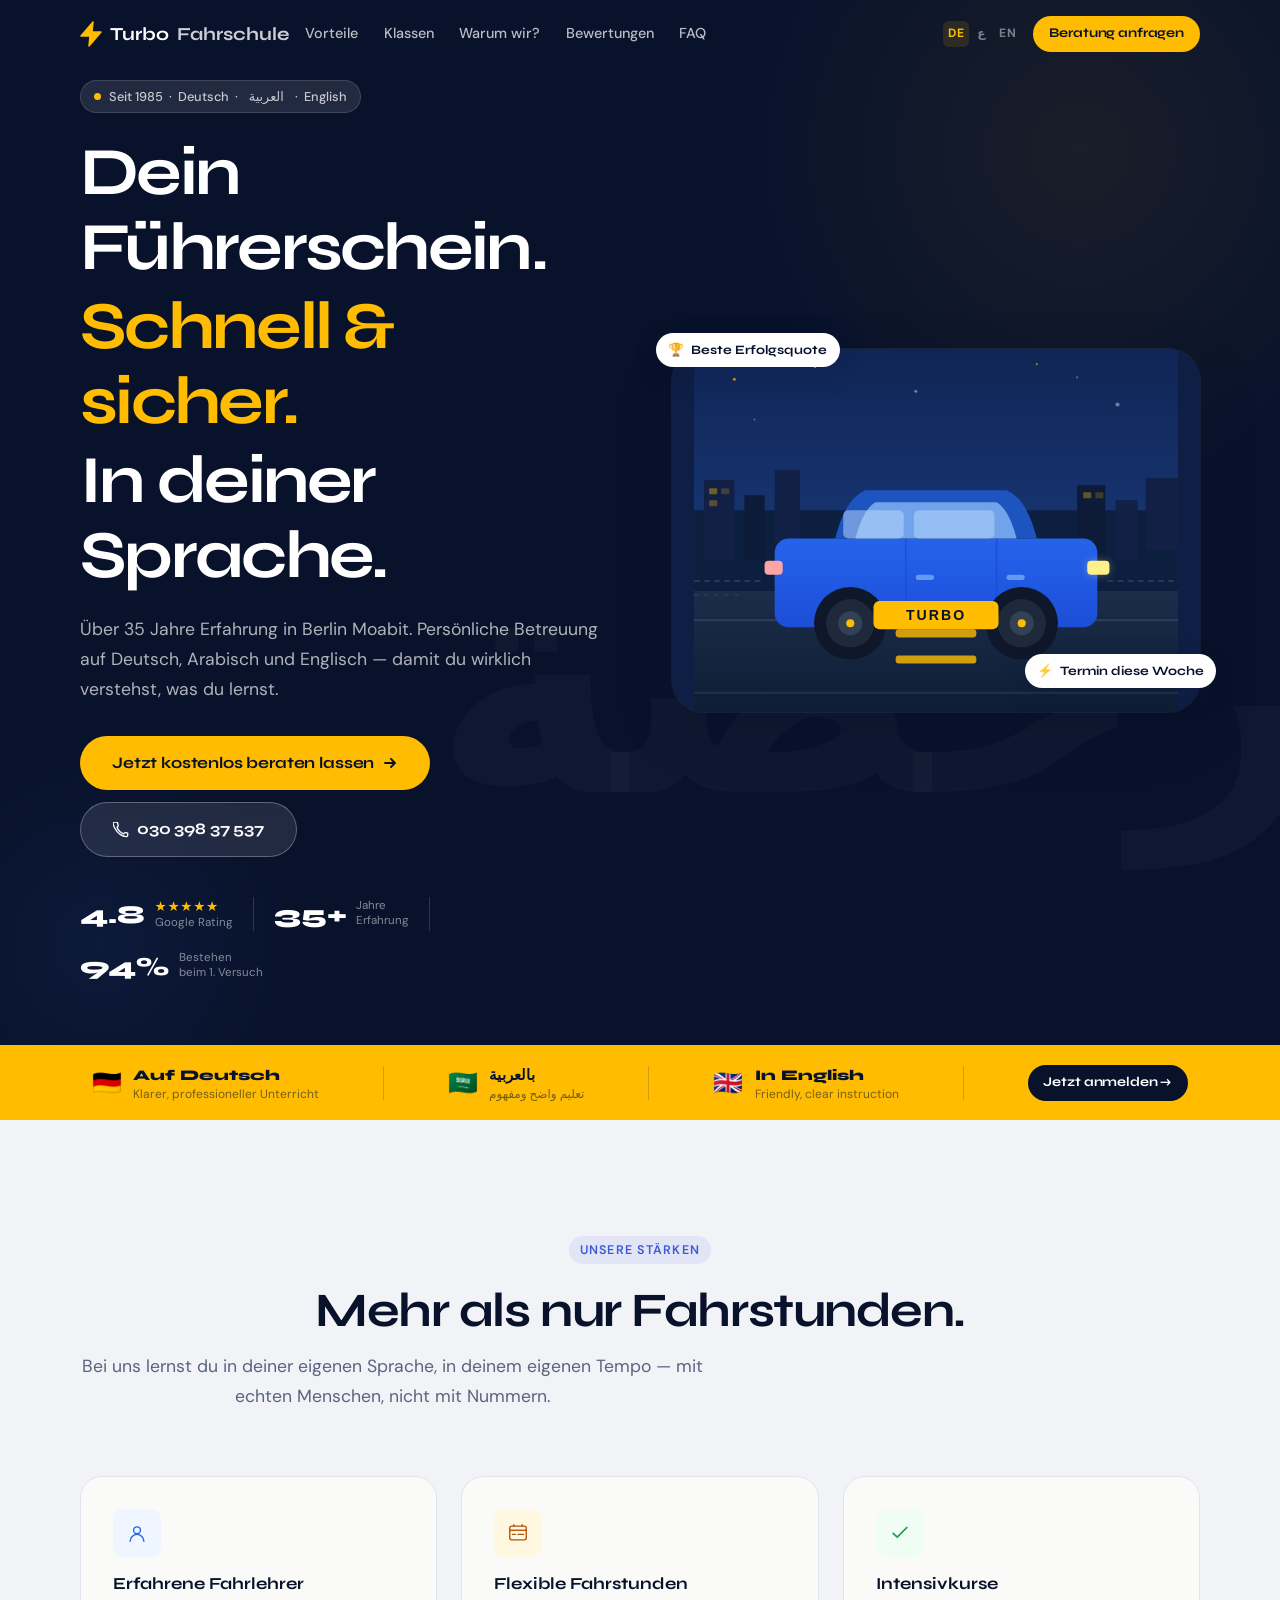
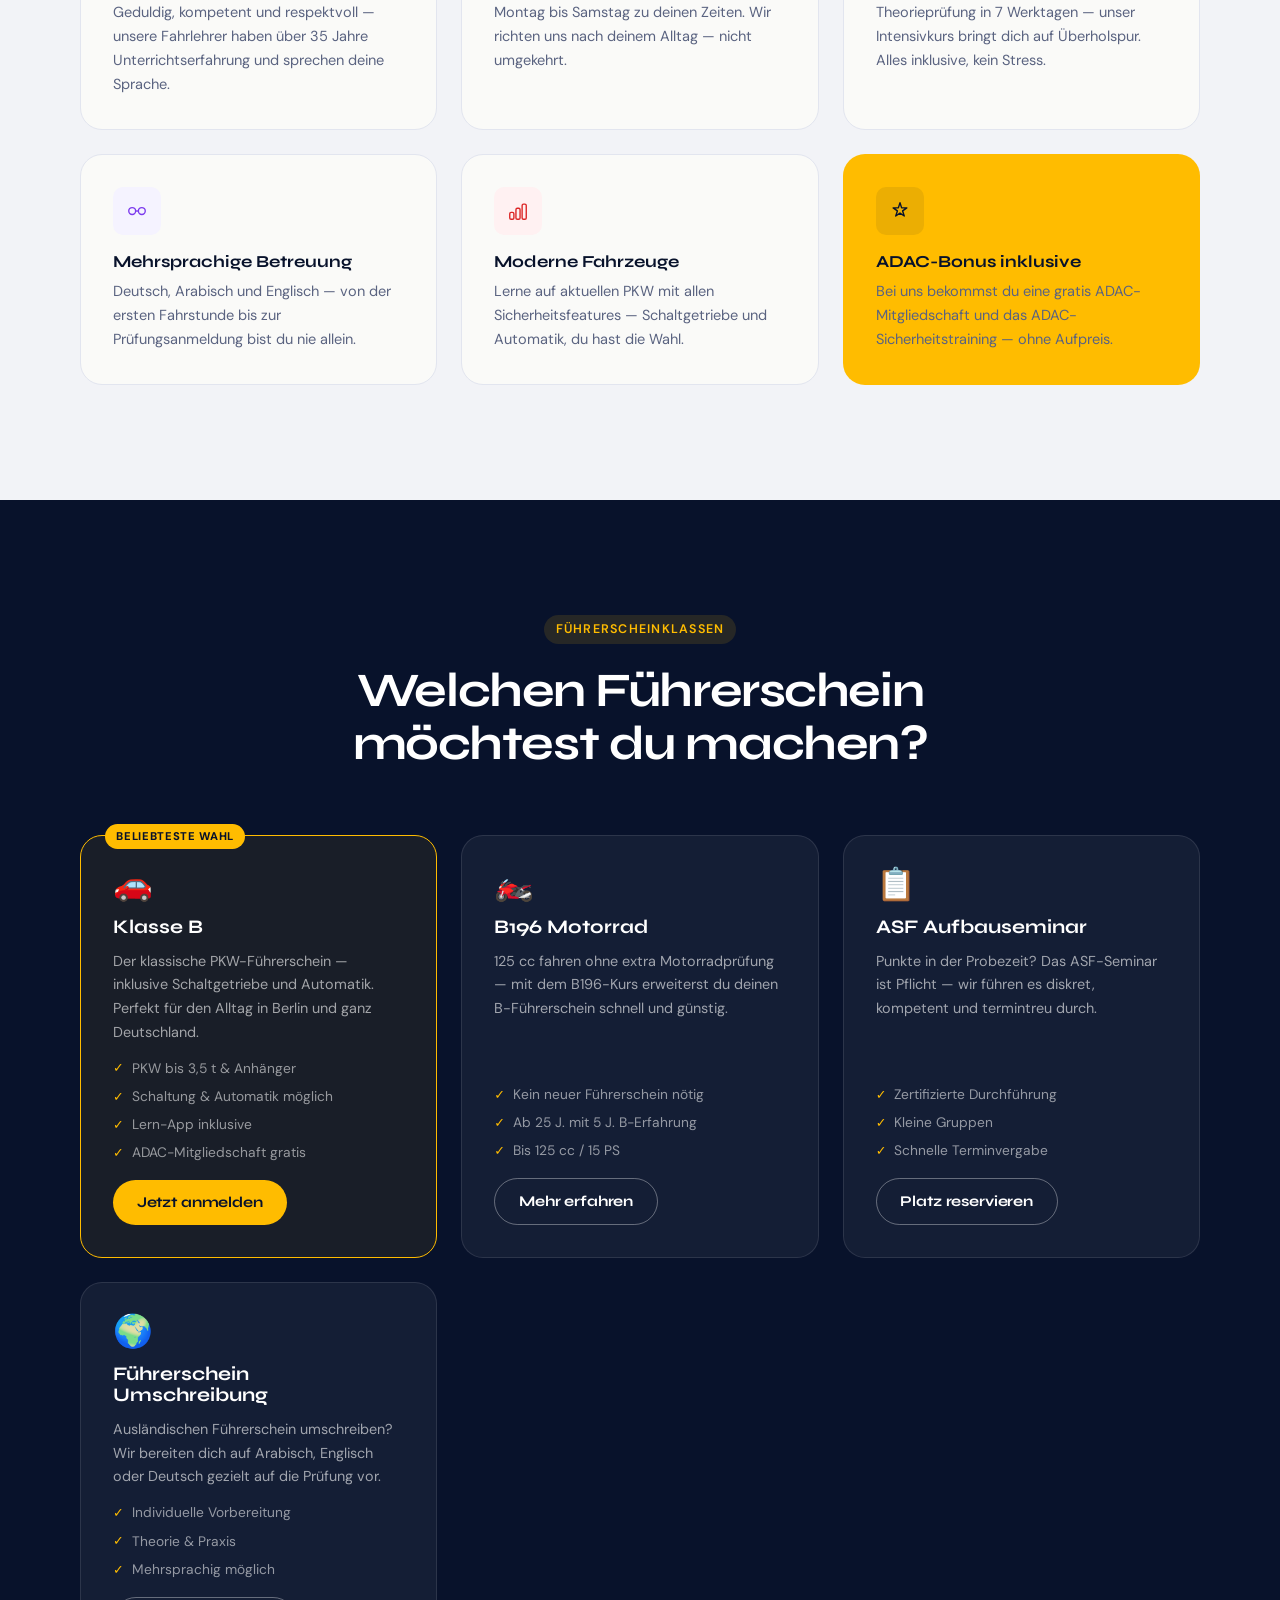
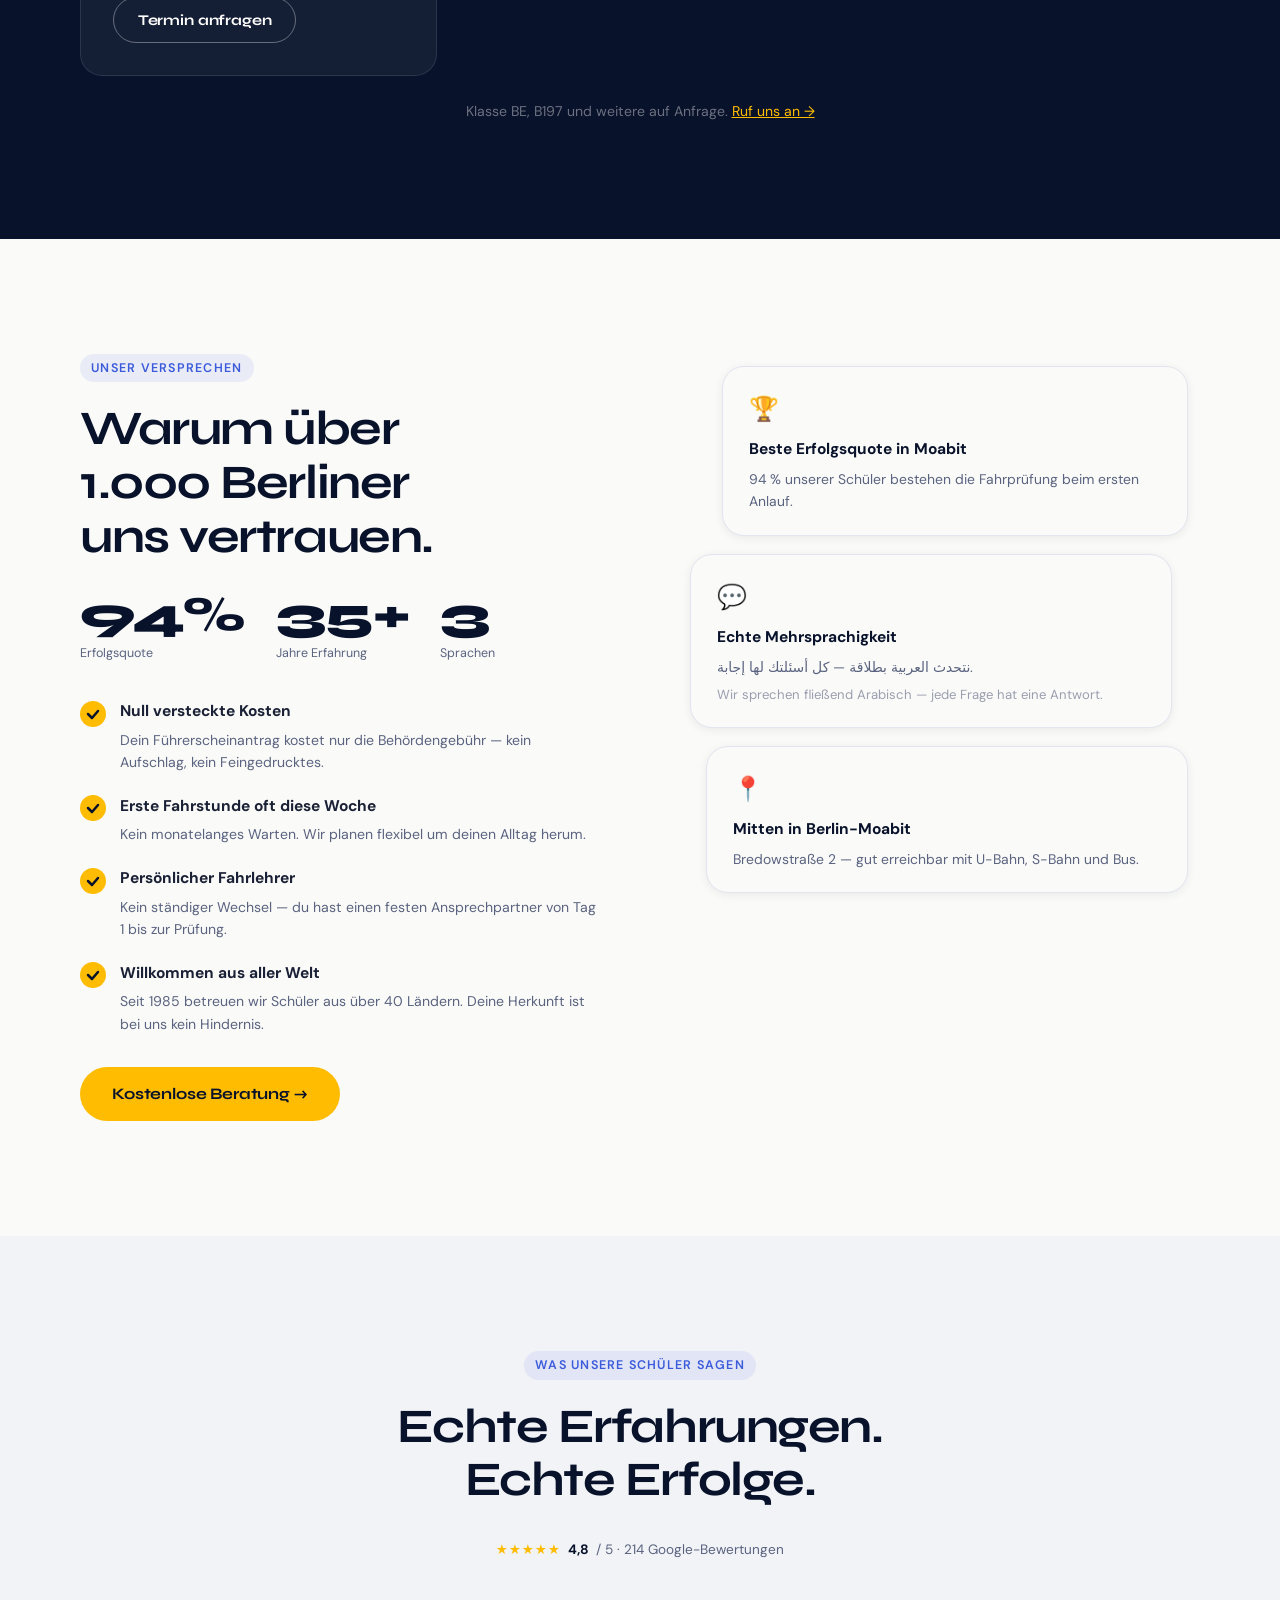
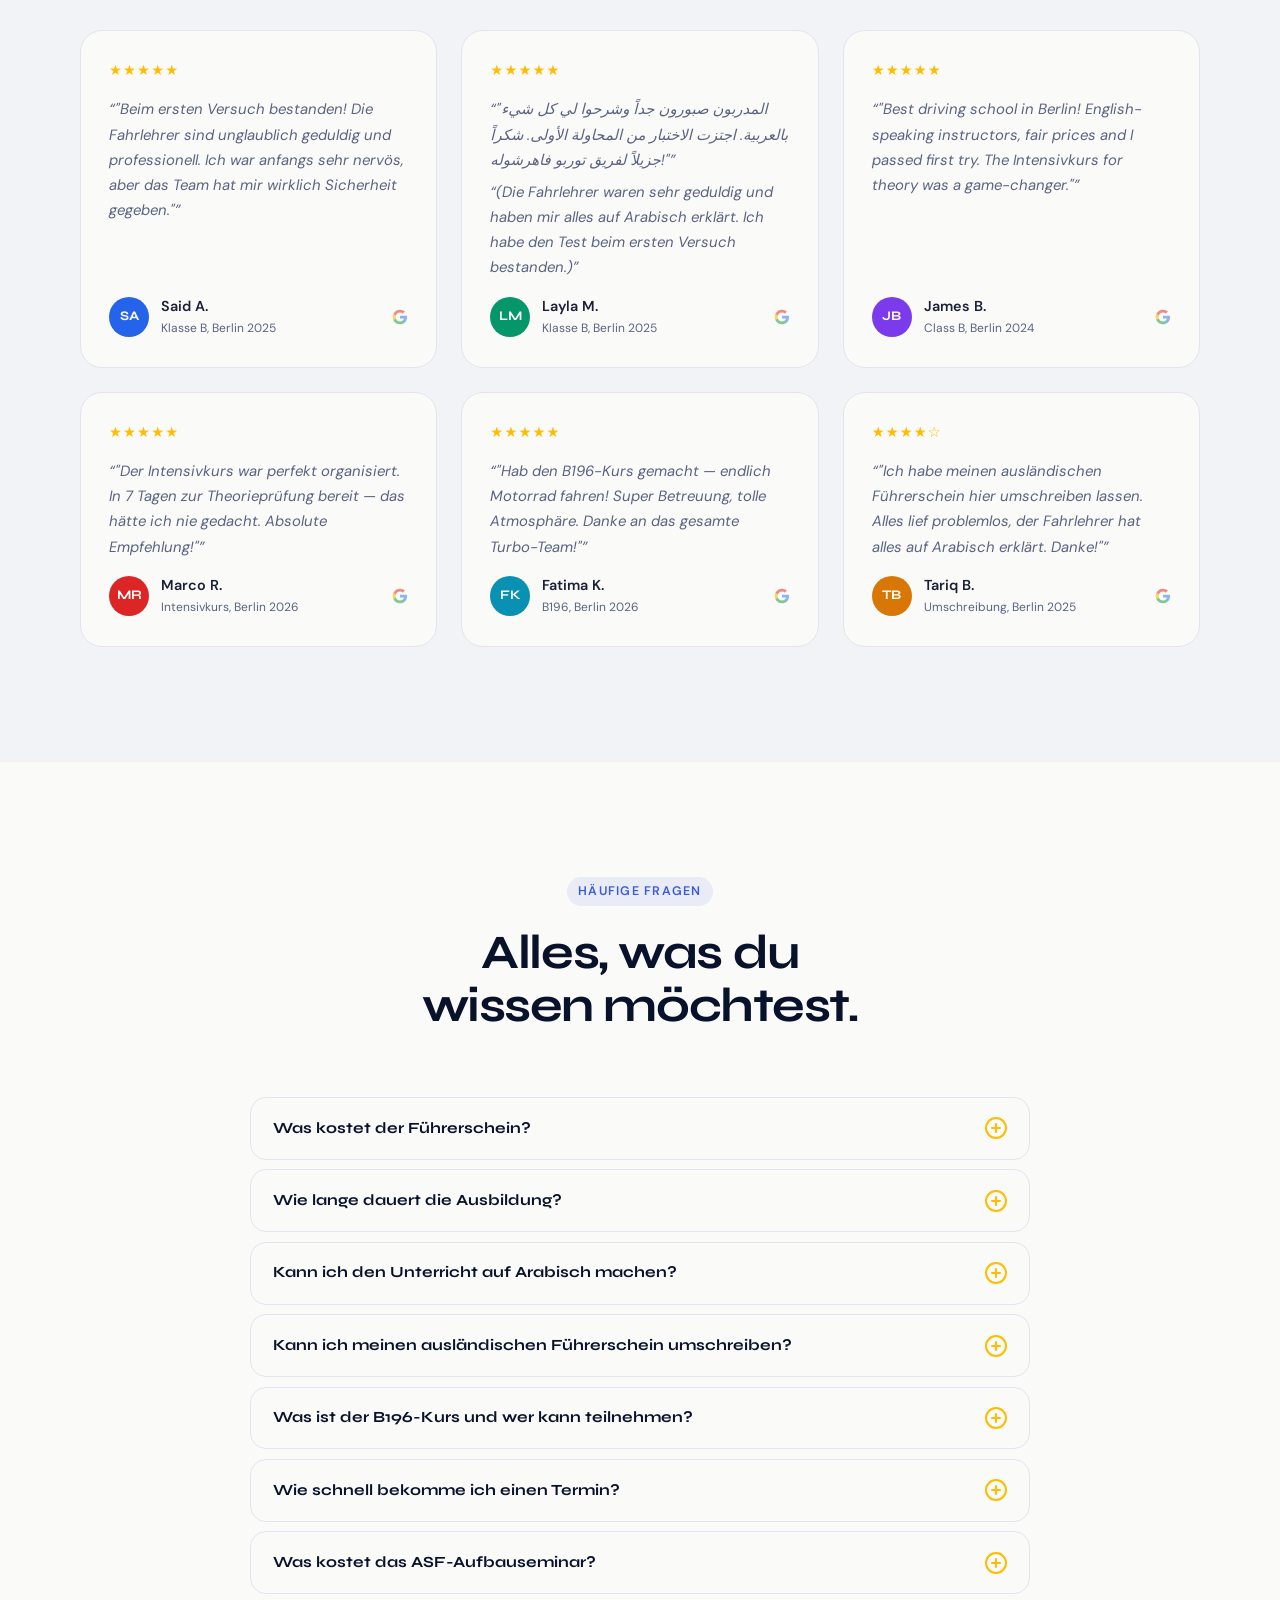
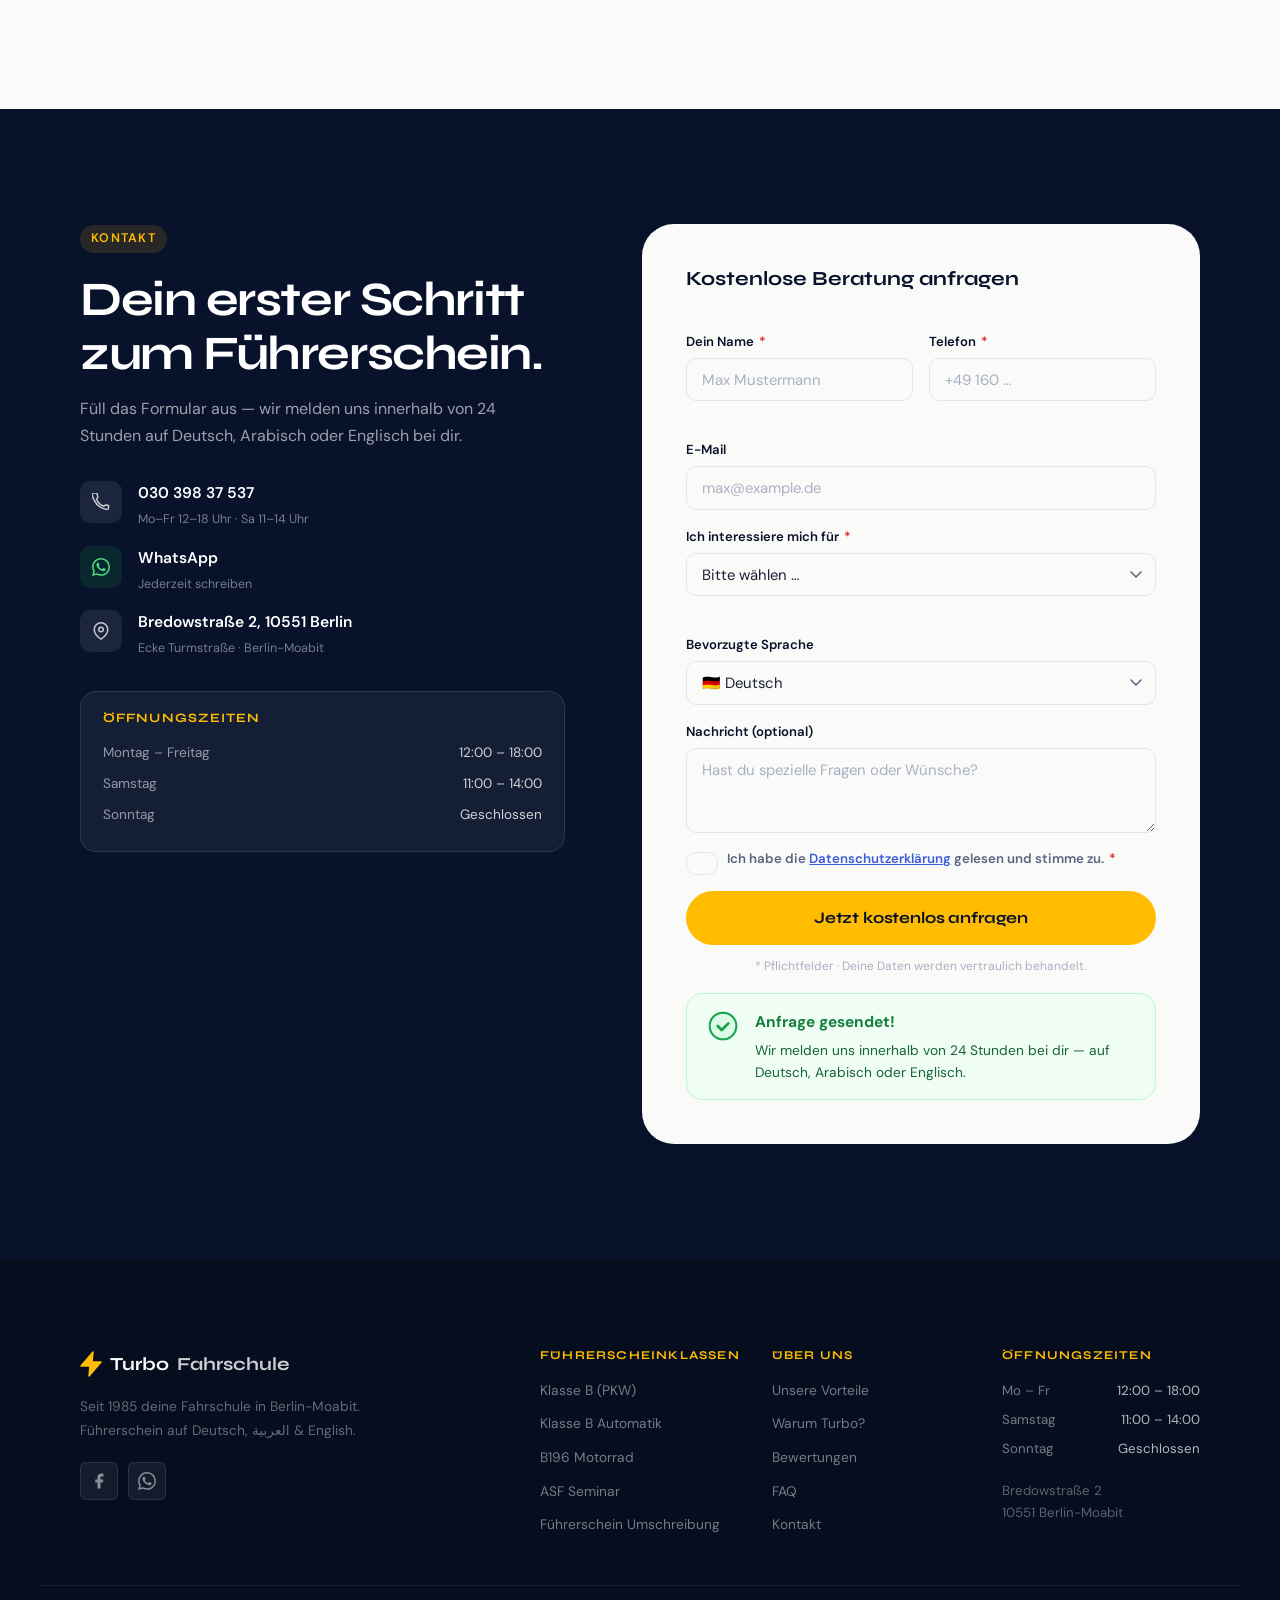
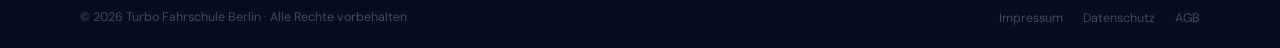
==== index.html @ 3bcf16c3 "Add files via upload" ====
<!DOCTYPE html>
<html lang="de" dir="ltr">
<head>
  <meta charset="UTF-8" />
  <meta name="viewport" content="width=device-width, initial-scale=1.0" />

  <!-- SEO -->
  <title>Turbo Fahrschule Berlin – Führerschein auf Deutsch, Arabisch & Englisch</title>
  <meta name="description" content="Turbo Fahrschule Berlin – seit 1985. Führerschein Klasse B, B196, ASF & Intensivkurs. Unterricht auf Deutsch, Arabisch und Englisch. Moabit, Berlin. Jetzt kostenlos beraten lassen." />
  <meta name="keywords" content="Fahrschule Berlin, Arabische Fahrschule Berlin, Führerschein Berlin, Intensivkurs Führerschein Berlin, Fahrschule Moabit, Fahrlehrer Berlin arabisch, فاهرشوله برلين" />
  <link rel="canonical" href="https://www.turbo-fahrschule.com/" />

  <!-- Open Graph -->
  <meta property="og:type" content="website" />
  <meta property="og:title" content="Turbo Fahrschule Berlin – Führerschein schnell & sicher" />
  <meta property="og:description" content="Seit 1985 in Berlin. Deutsch, Arabisch, Englisch. Faire Preise, persönliche Betreuung." />
  <meta property="og:url" content="https://www.turbo-fahrschule.com/" />
  <meta property="og:locale" content="de_DE" />

  <!-- Fonts -->
  <link rel="preconnect" href="https://fonts.googleapis.com" />
  <link rel="preconnect" href="https://fonts.gstatic.com" crossorigin />
  <link href="https://fonts.googleapis.com/css2?family=Syne:wght@700;800&family=DM+Sans:ital,opsz,wght@0,9..40,400;0,9..40,500;0,9..40,600;1,9..40,400&display=swap" rel="stylesheet" />

  <link rel="stylesheet" href="style.css" />

  <!-- Structured Data -->
  <script type="application/ld+json">
  {"@context":"https://schema.org","@type":"DrivingSchool","name":"Turbo Fahrschule Berlin","url":"https://www.turbo-fahrschule.com","telephone":"+493039837537","address":{"@type":"PostalAddress","streetAddress":"Bredowstraße 2","addressLocality":"Berlin","postalCode":"10551","addressCountry":"DE"},"geo":{"@type":"GeoCoordinates","latitude":52.529,"longitude":13.342},"openingHoursSpecification":[{"@type":"OpeningHoursSpecification","dayOfWeek":["Monday","Tuesday","Wednesday","Thursday","Friday"],"opens":"12:00","closes":"18:00"},{"@type":"OpeningHoursSpecification","dayOfWeek":"Saturday","opens":"11:00","closes":"14:00"}],"aggregateRating":{"@type":"AggregateRating","ratingValue":"4.8","reviewCount":"214"}}
  </script>
</head>
<body>

<!-- ╔══════════════════════════════╗
     ║         HEADER / NAV         ║
     ╚══════════════════════════════╝ -->
<header class="site-header" id="siteHeader">
  <div class="hdr-inner wrap">

    <a href="#hero" class="logo" aria-label="Turbo Fahrschule Berlin – zur Startseite">
      <span class="logo-bolt" aria-hidden="true">
        <svg width="22" height="26" viewBox="0 0 22 26" fill="none" xmlns="http://www.w3.org/2000/svg">
          <path d="M13 1L1 15h9l-1 10 12-14h-9l1-10z" fill="currentColor" stroke="currentColor" stroke-width="1.5" stroke-linejoin="round"/>
        </svg>
      </span>
      <span class="logo-word">Turbo</span>
      <span class="logo-word logo-word--thin">Fahrschule</span>
    </a>

    <nav class="primary-nav" id="primaryNav" aria-label="Hauptnavigation">
      <a href="#vorteile"    class="nav-a">Vorteile</a>
      <a href="#klassen"     class="nav-a">Klassen</a>
      <a href="#warum"       class="nav-a">Warum wir?</a>
      <a href="#reviews"     class="nav-a">Bewertungen</a>
      <a href="#faq"         class="nav-a">FAQ</a>
    </nav>

    <div class="hdr-actions">
      <!-- Language switcher -->
      <div class="lang-sw" role="group" aria-label="Sprache wählen">
        <button class="lang-btn is-active" data-lang="de" aria-pressed="true">DE</button>
        <button class="lang-btn" data-lang="ar" aria-pressed="false" lang="ar">ع</button>
        <button class="lang-btn" data-lang="en" aria-pressed="false">EN</button>
      </div>

      <a href="#kontakt" class="btn btn-amber btn-sm hdr-cta">Beratung anfragen</a>

      <button class="burger" id="burgerBtn" aria-label="Menü öffnen" aria-expanded="false" aria-controls="primaryNav">
        <span></span><span></span><span></span>
      </button>
    </div>

  </div>
</header>


<!-- ╔══════════════════════════════╗
     ║            HERO              ║
     ╚══════════════════════════════╝ -->
<section class="hero" id="hero">

  <!-- Ambient background elements -->
  <div class="hero-bg" aria-hidden="true">
    <div class="hero-bg__circle hero-bg__circle--1"></div>
    <div class="hero-bg__circle hero-bg__circle--2"></div>
    <div class="hero-bg__arabic" aria-hidden="true">رخصة</div>
  </div>

  <div class="hero-inner wrap">

    <!-- Left: copy -->
    <div class="hero-copy" data-reveal="up">
      <div class="pill pill--light">
        <span class="pill__dot"></span>
        Seit 1985 &nbsp;·&nbsp; Deutsch &nbsp;·&nbsp; <span lang="ar">العربية</span> &nbsp;·&nbsp; English
      </div>

      <h1 class="hero-h1">
        <span class="hero-h1__line" data-i18n="heroL1">Dein Führerschein.</span>
        <span class="hero-h1__line hero-h1__line--amber" data-i18n="heroL2">Schnell &amp; sicher.</span>
        <span class="hero-h1__line" data-i18n="heroL3">In deiner Sprache.</span>
      </h1>

      <p class="hero-sub" data-i18n="heroSub">
        Über 35 Jahre Erfahrung in Berlin Moabit. Persönliche Betreuung auf Deutsch,
        Arabisch und Englisch — damit du wirklich verstehst, was du lernst.
      </p>

      <div class="hero-ctas">
        <a href="#kontakt" class="btn btn-amber btn-lg" data-i18n="heroCta1">
          Jetzt kostenlos beraten lassen
          <svg width="16" height="16" viewBox="0 0 16 16" fill="none" aria-hidden="true"><path d="M3 8h10M9 4l4 4-4 4" stroke="currentColor" stroke-width="1.8" stroke-linecap="round" stroke-linejoin="round"/></svg>
        </a>
        <a href="tel:+493039837537" class="btn btn-ghost btn-lg">
          <svg width="16" height="16" viewBox="0 0 24 24" fill="none" aria-hidden="true"><path d="M22 16.92v3a2 2 0 01-2.18 2 19.79 19.79 0 01-8.63-3.07A19.5 19.5 0 013.07 9.81 19.79 19.79 0 01.07 1.18 2 2 0 012 0h3a2 2 0 012 1.72c.127.96.361 1.903.7 2.81a2 2 0 01-.45 2.11L6.09 7.91a16 16 0 009.82 9.82l1.27-1.27a2 2 0 012.11-.45c.907.339 1.85.573 2.81.7A2 2 0 0122 16.92z" stroke="currentColor" stroke-width="2" stroke-linecap="round" stroke-linejoin="round"/></svg>
          030 398 37 537
        </a>
      </div>

      <!-- Trust bar -->
      <div class="trust-bar" role="list">
        <div class="trust-item" role="listitem">
          <span class="trust-num" data-count="4.8" data-decimals="1">4.8</span>
          <div class="trust-meta">
            <span class="stars" aria-label="4,8 von 5 Sternen">★★★★★</span>
            <span>Google Rating</span>
          </div>
        </div>
        <div class="trust-sep" aria-hidden="true"></div>
        <div class="trust-item" role="listitem">
          <span class="trust-num" data-count="35" data-suffix="+">35+</span>
          <div class="trust-meta"><span>Jahre</span><span>Erfahrung</span></div>
        </div>
        <div class="trust-sep" aria-hidden="true"></div>
        <div class="trust-item" role="listitem">
          <span class="trust-num" data-count="94" data-suffix="%">94%</span>
          <div class="trust-meta"><span>Bestehen</span><span>beim 1. Versuch</span></div>
        </div>
      </div>
    </div>

    <!-- Right: visual -->
    <div class="hero-visual" data-reveal="right">
      <div class="hero-card">
        <!-- Illustration: stylised car + road -->
        <div class="hero-illustration" aria-label="Fahrschüler hinter dem Steuer" role="img">
          <svg viewBox="0 0 480 360" fill="none" xmlns="http://www.w3.org/2000/svg" aria-hidden="true">
            <!-- Sky gradient -->
            <defs>
              <linearGradient id="sky" x1="0" y1="0" x2="0" y2="1">
                <stop offset="0%" stop-color="#0f2554"/>
                <stop offset="100%" stop-color="#1a3a7c"/>
              </linearGradient>
              <linearGradient id="road" x1="0" y1="0" x2="0" y2="1">
                <stop offset="0%" stop-color="#1c2d4a"/>
                <stop offset="100%" stop-color="#0d1d35"/>
              </linearGradient>
              <linearGradient id="carBody" x1="0" y1="0" x2="0" y2="1">
                <stop offset="0%" stop-color="#2563eb"/>
                <stop offset="100%" stop-color="#1d4ed8"/>
              </linearGradient>
            </defs>
            <!-- Sky -->
            <rect width="480" height="240" fill="url(#sky)"/>
            <!-- Stars -->
            <circle cx="40" cy="30" r="1.5" fill="#FFBC00" opacity=".7"/>
            <circle cx="120" cy="18" r="1" fill="white" opacity=".5"/>
            <circle cx="220" cy="42" r="1.5" fill="white" opacity=".4"/>
            <circle cx="340" cy="15" r="1" fill="#FFBC00" opacity=".6"/>
            <circle cx="420" cy="55" r="2" fill="white" opacity=".4"/>
            <circle cx="380" cy="28" r="1" fill="white" opacity=".35"/>
            <circle cx="60" cy="70" r="1" fill="white" opacity=".3"/>
            <!-- City silhouette -->
            <rect x="0" y="160" width="480" height="80" fill="#0c1f3f"/>
            <rect x="10" y="130" width="30" height="80" fill="#112044"/>
            <rect x="50" y="145" width="20" height="65" fill="#0e1b38"/>
            <rect x="80" y="120" width="25" height="80" fill="#112044"/>
            <rect x="380" y="135" width="28" height="80" fill="#0e1b38"/>
            <rect x="418" y="150" width="22" height="60" fill="#112044"/>
            <rect x="448" y="128" width="32" height="72" fill="#112044"/>
            <!-- Windows on buildings -->
            <rect x="15" y="138" width="8" height="6" fill="#FFBC00" opacity=".4" rx="1"/>
            <rect x="27" y="138" width="8" height="6" fill="#FFBC00" opacity=".2" rx="1"/>
            <rect x="15" y="150" width="8" height="6" fill="#FFBC00" opacity=".3" rx="1"/>
            <rect x="386" y="142" width="8" height="6" fill="#FFBC00" opacity=".35" rx="1"/>
            <rect x="398" y="142" width="8" height="6" fill="#FFBC00" opacity=".2" rx="1"/>
            <!-- Road -->
            <rect x="0" y="240" width="480" height="120" fill="url(#road)"/>
            <!-- Road markings -->
            <rect x="200" y="252" width="80" height="8" rx="3" fill="#FFBC00" opacity=".8"/>
            <rect x="200" y="278" width="80" height="8" rx="3" fill="#FFBC00" opacity=".8"/>
            <rect x="200" y="304" width="80" height="8" rx="3" fill="#FFBC00" opacity=".8"/>
            <!-- Lane lines -->
            <rect x="0" y="268" width="480" height="2" fill="white" opacity=".1"/>
            <rect x="0" y="340" width="480" height="2" fill="white" opacity=".08"/>

            <!-- Car body -->
            <rect x="80" y="188" width="320" height="88" rx="14" fill="url(#carBody)"/>
            <!-- Car roof -->
            <path d="M140 188 Q150 148 170 140 H310 Q330 148 340 188Z" fill="#1e54c0"/>
            <!-- Windscreen -->
            <path d="M160 188 Q168 158 180 152 H300 Q312 158 320 188Z" fill="#93c5fd" opacity=".7"/>
            <!-- Side windows -->
            <rect x="148" y="160" width="60" height="28" rx="5" fill="#bfdbfe" opacity=".5"/>
            <rect x="218" y="160" width="80" height="28" rx="5" fill="#bfdbfe" opacity=".45"/>
            <!-- Door lines -->
            <line x1="210" y1="188" x2="210" y2="270" stroke="#1d4ed8" stroke-width="1.5"/>
            <line x1="300" y1="188" x2="300" y2="270" stroke="#1d4ed8" stroke-width="1.5"/>
            <!-- Door handles -->
            <rect x="220" y="224" width="18" height="5" rx="2.5" fill="#93c5fd" opacity=".6"/>
            <rect x="310" y="224" width="18" height="5" rx="2.5" fill="#93c5fd" opacity=".6"/>
            <!-- Wheels -->
            <circle cx="155" cy="272" r="36" fill="#0f172a"/>
            <circle cx="155" cy="272" r="24" fill="#1e293b"/>
            <circle cx="155" cy="272" r="12" fill="#334155"/>
            <circle cx="155" cy="272" r="4" fill="#FFBC00"/>
            <circle cx="325" cy="272" r="36" fill="#0f172a"/>
            <circle cx="325" cy="272" r="24" fill="#1e293b"/>
            <circle cx="325" cy="272" r="12" fill="#334155"/>
            <circle cx="325" cy="272" r="4" fill="#FFBC00"/>
            <!-- Headlights -->
            <rect x="390" y="210" width="22" height="14" rx="4" fill="#fef08a"/>
            <rect x="390" y="210" width="22" height="14" rx="4" fill="#fef08a" opacity=".3" filter="blur(4px)"/>
            <!-- Tail lights -->
            <rect x="70" y="210" width="18" height="14" rx="4" fill="#fca5a5"/>
            <!-- Turbo badge -->
            <rect x="178" y="250" width="124" height="28" rx="6" fill="#FFBC00"/>
            <text x="240" y="269" text-anchor="middle" font-family="sans-serif" font-weight="800" font-size="14" fill="#08122B" letter-spacing="2">TURBO</text>
            <!-- Speed lines -->
            <line x1="0" y1="230" x2="70" y2="230" stroke="white" stroke-width="1.5" opacity=".15" stroke-dasharray="6 4"/>
            <line x1="0" y1="244" x2="50" y2="244" stroke="white" stroke-width="1" opacity=".1" stroke-dasharray="4 6"/>
            <line x1="410" y1="230" x2="480" y2="230" stroke="white" stroke-width="1.5" opacity=".15" stroke-dasharray="6 4"/>
          </svg>
        </div>

        <!-- Floating chips -->
        <div class="chip chip--tl" aria-hidden="true">
          <span>🏆</span>
          <span>Beste Erfolgsquote</span>
        </div>
        <div class="chip chip--br" aria-hidden="true">
          <span>⚡</span>
          <span>Termin diese Woche</span>
        </div>
      </div>
    </div>

  </div><!-- /hero-inner -->
</section>


<!-- ╔══════════════════════════════╗
     ║       SPRACHEN-BANNER        ║
     ╚══════════════════════════════╝ -->
<div class="lang-banner" role="complementary" aria-label="Unsere Unterrichtssprachen">
  <div class="wrap lang-banner__inner">
    <div class="lb-item">
      <span class="lb-flag" role="img" aria-label="Deutschlandsflagge">🇩🇪</span>
      <div>
        <strong>Auf Deutsch</strong>
        <p>Klarer, professioneller Unterricht</p>
      </div>
    </div>
    <span class="lb-rule" aria-hidden="true"></span>
    <div class="lb-item">
      <span class="lb-flag" role="img" aria-label="Saudi-Arabien Flagge">🇸🇦</span>
      <div>
        <strong lang="ar">بالعربية</strong>
        <p lang="ar">تعليم واضح ومفهوم</p>
      </div>
    </div>
    <span class="lb-rule" aria-hidden="true"></span>
    <div class="lb-item">
      <span class="lb-flag" role="img" aria-label="UK Flagge">🇬🇧</span>
      <div>
        <strong lang="en">In English</strong>
        <p lang="en">Friendly, clear instruction</p>
      </div>
    </div>
    <span class="lb-rule" aria-hidden="true"></span>
    <div class="lb-item lb-item--cta">
      <a href="#kontakt" class="btn btn-navy btn-sm">Jetzt anmelden →</a>
    </div>
  </div>
</div>


<!-- ╔══════════════════════════════╗
     ║          VORTEILE            ║
     ╚══════════════════════════════╝ -->
<section class="section-pad bg-offwhite" id="vorteile">
  <div class="wrap">

    <header class="section-hdr" data-reveal="up">
      <p class="eyebrow">Unsere Stärken</p>
      <h2 class="section-h2">Mehr als nur Fahrstunden.</h2>
      <p class="section-sub">Bei uns lernst du in deiner eigenen Sprache, in deinem eigenen Tempo — mit echten Menschen, nicht mit Nummern.</p>
    </header>

    <div class="features-grid">

      <article class="feat-card" data-reveal="up" data-delay="0">
        <div class="feat-icon feat-icon--blue" aria-hidden="true">
          <svg viewBox="0 0 32 32" fill="none"><circle cx="16" cy="12" r="5" stroke="currentColor" stroke-width="2"/><path d="M6 28c0-5.5 4.5-10 10-10s10 4.5 10 10" stroke="currentColor" stroke-width="2" stroke-linecap="round"/></svg>
        </div>
        <h3>Erfahrene Fahrlehrer</h3>
        <p>Geduldig, kompetent und respektvoll — unsere Fahrlehrer haben über 35 Jahre Unterrichtserfahrung und sprechen deine Sprache.</p>
      </article>

      <article class="feat-card" data-reveal="up" data-delay="80">
        <div class="feat-icon feat-icon--amber" aria-hidden="true">
          <svg viewBox="0 0 32 32" fill="none"><rect x="4" y="6" width="24" height="20" rx="3" stroke="currentColor" stroke-width="2"/><path d="M4 12h24" stroke="currentColor" stroke-width="2"/><path d="M10 6V4M22 6V4" stroke="currentColor" stroke-width="2" stroke-linecap="round"/><path d="M8 18h4M16 18h8" stroke="currentColor" stroke-width="2" stroke-linecap="round"/></svg>
        </div>
        <h3>Flexible Fahrstunden</h3>
        <p>Montag bis Samstag zu deinen Zeiten. Wir richten uns nach deinem Alltag — nicht umgekehrt.</p>
      </article>

      <article class="feat-card" data-reveal="up" data-delay="160">
        <div class="feat-icon feat-icon--green" aria-hidden="true">
          <svg viewBox="0 0 32 32" fill="none"><path d="M6 16.5L12 22l14-14" stroke="currentColor" stroke-width="2.5" stroke-linecap="round" stroke-linejoin="round"/></svg>
        </div>
        <h3>Intensivkurse</h3>
        <p>Theorieprüfung in 7 Werktagen — unser Intensivkurs bringt dich auf Überholspur. Alles inklusive, kein Stress.</p>
      </article>

      <article class="feat-card" data-reveal="up" data-delay="240">
        <div class="feat-icon feat-icon--purple" aria-hidden="true">
          <svg viewBox="0 0 32 32" fill="none"><circle cx="9" cy="16" r="5" stroke="currentColor" stroke-width="2"/><circle cx="23" cy="16" r="5" stroke="currentColor" stroke-width="2"/><path d="M14 16h4" stroke="currentColor" stroke-width="2"/></svg>
        </div>
        <h3>Mehrsprachige Betreuung</h3>
        <p>Deutsch, Arabisch und Englisch — von der ersten Fahrstunde bis zur Prüfungsanmeldung bist du nie allein.</p>
      </article>

      <article class="feat-card" data-reveal="up" data-delay="320">
        <div class="feat-icon feat-icon--red" aria-hidden="true">
          <svg viewBox="0 0 32 32" fill="none"><rect x="4" y="18" width="6" height="10" rx="2" stroke="currentColor" stroke-width="2"/><rect x="13" y="12" width="6" height="16" rx="2" stroke="currentColor" stroke-width="2"/><rect x="22" y="6" width="6" height="22" rx="2" stroke="currentColor" stroke-width="2"/></svg>
        </div>
        <h3>Moderne Fahrzeuge</h3>
        <p>Lerne auf aktuellen PKW mit allen Sicherheitsfeatures — Schaltgetriebe und Automatik, du hast die Wahl.</p>
      </article>

      <article class="feat-card feat-card--amber" data-reveal="up" data-delay="400">
        <div class="feat-icon feat-icon--dark" aria-hidden="true">
          <svg viewBox="0 0 32 32" fill="none"><path d="M16 4l2.4 7.4H26l-6.2 4.5 2.4 7.4L16 19l-6.2 4.3 2.4-7.4L6 11.4h7.6L16 4z" stroke="currentColor" stroke-width="2" stroke-linejoin="round"/></svg>
        </div>
        <h3>ADAC-Bonus inklusive</h3>
        <p>Bei uns bekommst du eine gratis ADAC-Mitgliedschaft und das ADAC-Sicherheitstraining — ohne Aufpreis.</p>
      </article>

    </div>
  </div>
</section>


<!-- ╔══════════════════════════════╗
     ║       FÜHRERSCHEINKLASSEN    ║
     ╚══════════════════════════════╝ -->
<section class="section-pad bg-navy" id="klassen">
  <div class="wrap">

    <header class="section-hdr section-hdr--light" data-reveal="up">
      <p class="eyebrow eyebrow--amber">Führerscheinklassen</p>
      <h2 class="section-h2 color-white">Welchen Führerschein<br>möchtest du machen?</h2>
    </header>

    <div class="klassen-grid">

      <div class="klasse-card klasse-card--featured" data-reveal="up" data-delay="0">
        <div class="klasse-badge">Beliebteste Wahl</div>
        <div class="klasse-emoji" aria-hidden="true">🚗</div>
        <h3>Klasse B</h3>
        <p>Der klassische PKW-Führerschein — inklusive Schalt&shy;getriebe und Automatik. Perfekt für den Alltag in Berlin und ganz Deutschland.</p>
        <ul class="klasse-list">
          <li>PKW bis 3,5 t &amp; Anhänger</li>
          <li>Schaltung &amp; Automatik möglich</li>
          <li>Lern-App inklusive</li>
          <li>ADAC-Mitgliedschaft gratis</li>
        </ul>
        <a href="#kontakt" class="btn btn-amber btn-md klasse-cta">Jetzt anmelden</a>
      </div>

      <div class="klasse-card" data-reveal="up" data-delay="100">
        <div class="klasse-emoji" aria-hidden="true">🏍️</div>
        <h3>B196 Motorrad</h3>
        <p>125 cc fahren ohne extra Motorradprüfung — mit dem B196-Kurs erweiterst du deinen B-Führerschein schnell und günstig.</p>
        <ul class="klasse-list">
          <li>Kein neuer Führerschein nötig</li>
          <li>Ab 25 J. mit 5 J. B-Erfahrung</li>
          <li>Bis 125 cc / 15 PS</li>
        </ul>
        <a href="#kontakt" class="btn btn-outline-light btn-md klasse-cta">Mehr erfahren</a>
      </div>

      <div class="klasse-card" data-reveal="up" data-delay="200">
        <div class="klasse-emoji" aria-hidden="true">📋</div>
        <h3>ASF Aufbauseminar</h3>
        <p>Punkte in der Probezeit? Das ASF-Seminar ist Pflicht — wir führen es diskret, kompetent und termintreu durch.</p>
        <ul class="klasse-list">
          <li>Zertifizierte Durchführung</li>
          <li>Kleine Gruppen</li>
          <li>Schnelle Terminvergabe</li>
        </ul>
        <a href="#kontakt" class="btn btn-outline-light btn-md klasse-cta">Platz reservieren</a>
      </div>

      <div class="klasse-card" data-reveal="up" data-delay="300">
        <div class="klasse-emoji" aria-hidden="true">🌍</div>
        <h3>Führerschein Umschreibung</h3>
        <p>Ausländischen Führerschein umschreiben? Wir bereiten dich auf Arabisch, Englisch oder Deutsch gezielt auf die Prüfung vor.</p>
        <ul class="klasse-list">
          <li>Individuelle Vorbereitung</li>
          <li>Theorie &amp; Praxis</li>
          <li>Mehrsprachig möglich</li>
        </ul>
        <a href="#kontakt" class="btn btn-outline-light btn-md klasse-cta">Termin anfragen</a>
      </div>

    </div>

    <p class="klassen-hint" data-reveal="up">Klasse BE, B197 und weitere auf Anfrage. <a href="#kontakt">Ruf uns an →</a></p>

  </div>
</section>


<!-- ╔══════════════════════════════╗
     ║        WARUM TURBO?          ║
     ╚══════════════════════════════╝ -->
<section class="section-pad bg-white" id="warum">
  <div class="wrap">

    <div class="warum-grid">

      <!-- Left: stats + reasons -->
      <div class="warum-left" data-reveal="right">
        <p class="eyebrow">Unser Versprechen</p>
        <h2 class="section-h2">Warum über<br>1.000 Berliner<br>uns vertrauen.</h2>

        <div class="stat-row">
          <div class="stat-block">
            <span class="stat-big" data-count="94" data-suffix="%">94%</span>
            <span class="stat-lbl">Erfolgsquote</span>
          </div>
          <div class="stat-block">
            <span class="stat-big" data-count="35" data-suffix="+">35+</span>
            <span class="stat-lbl">Jahre Erfahrung</span>
          </div>
          <div class="stat-block">
            <span class="stat-big" data-count="3">3</span>
            <span class="stat-lbl">Sprachen</span>
          </div>
        </div>

        <ul class="reason-list">
          <li class="reason-item">
            <span class="reason-check" aria-hidden="true">
              <svg width="16" height="16" viewBox="0 0 16 16" fill="none"><path d="M3 8l4 4 6-7" stroke="currentColor" stroke-width="2.5" stroke-linecap="round" stroke-linejoin="round"/></svg>
            </span>
            <div>
              <strong>Null versteckte Kosten</strong>
              <p>Dein Führerscheinantrag kostet nur die Behördengebühr — kein Aufschlag, kein Feingedrucktes.</p>
            </div>
          </li>
          <li class="reason-item">
            <span class="reason-check" aria-hidden="true">
              <svg width="16" height="16" viewBox="0 0 16 16" fill="none"><path d="M3 8l4 4 6-7" stroke="currentColor" stroke-width="2.5" stroke-linecap="round" stroke-linejoin="round"/></svg>
            </span>
            <div>
              <strong>Erste Fahrstunde oft diese Woche</strong>
              <p>Kein monatelanges Warten. Wir planen flexibel um deinen Alltag herum.</p>
            </div>
          </li>
          <li class="reason-item">
            <span class="reason-check" aria-hidden="true">
              <svg width="16" height="16" viewBox="0 0 16 16" fill="none"><path d="M3 8l4 4 6-7" stroke="currentColor" stroke-width="2.5" stroke-linecap="round" stroke-linejoin="round"/></svg>
            </span>
            <div>
              <strong>Persönlicher Fahrlehrer</strong>
              <p>Kein ständiger Wechsel — du hast einen festen Ansprechpartner von Tag 1 bis zur Prüfung.</p>
            </div>
          </li>
          <li class="reason-item">
            <span class="reason-check" aria-hidden="true">
              <svg width="16" height="16" viewBox="0 0 16 16" fill="none"><path d="M3 8l4 4 6-7" stroke="currentColor" stroke-width="2.5" stroke-linecap="round" stroke-linejoin="round"/></svg>
            </span>
            <div>
              <strong>Willkommen aus aller Welt</strong>
              <p>Seit 1985 betreuen wir Schüler aus über 40 Ländern. Deine Herkunft ist bei uns kein Hindernis.</p>
            </div>
          </li>
        </ul>

        <a href="#kontakt" class="btn btn-amber btn-lg">Kostenlose Beratung →</a>
      </div>

      <!-- Right: stacked cards -->
      <div class="warum-right" data-reveal="left">
        <div class="w-cards">
          <div class="w-card w-card--1">
            <span class="w-card__emoji" aria-hidden="true">🏆</span>
            <strong>Beste Erfolgsquote in Moabit</strong>
            <p>94 % unserer Schüler bestehen die Fahrprüfung beim ersten Anlauf.</p>
          </div>
          <div class="w-card w-card--2">
            <span class="w-card__emoji" aria-hidden="true">💬</span>
            <strong>Echte Mehrsprachigkeit</strong>
            <p lang="ar">نتحدث العربية بطلاقة — كل أسئلتك لها إجابة.</p>
            <p style="margin-top:.35rem; font-size:.82rem; opacity:.6;">Wir sprechen fließend Arabisch — jede Frage hat eine Antwort.</p>
          </div>
          <div class="w-card w-card--3">
            <span class="w-card__emoji" aria-hidden="true">📍</span>
            <strong>Mitten in Berlin-Moabit</strong>
            <p>Bredowstraße 2 — gut erreichbar mit U-Bahn, S-Bahn und Bus.</p>
          </div>
        </div>
      </div>

    </div>
  </div>
</section>


<!-- ╔══════════════════════════════╗
     ║          BEWERTUNGEN         ║
     ╚══════════════════════════════╝ -->
<section class="section-pad bg-offwhite" id="reviews">
  <div class="wrap">

    <header class="section-hdr" data-reveal="up">
      <p class="eyebrow">Was unsere Schüler sagen</p>
      <h2 class="section-h2">Echte Erfahrungen.<br>Echte Erfolge.</h2>
      <div class="rating-pill" aria-label="4,8 von 5 Sternen aus 214 Google-Bewertungen">
        <span class="stars" aria-hidden="true">★★★★★</span>
        <strong>4,8</strong>
        <span>/ 5 · 214 Google-Bewertungen</span>
      </div>
    </header>

    <div class="reviews-grid">

      <article class="review-card" data-reveal="up" data-delay="0">
        <div class="rc-stars" aria-label="5 von 5 Sternen" aria-hidden="true">★★★★★</div>
        <blockquote>
          <p>"Beim ersten Versuch bestanden! Die Fahrlehrer sind unglaublich geduldig und professionell. Ich war anfangs sehr nervös, aber das Team hat mir wirklich Sicherheit gegeben."</p>
        </blockquote>
        <footer class="rc-author">
          <div class="rc-avatar" style="--clr:#2563eb" aria-hidden="true">SA</div>
          <div>
            <cite>Said A.</cite>
            <span>Klasse B, Berlin 2025</span>
          </div>
          <div class="rc-google" aria-label="via Google">
            <svg width="16" height="16" viewBox="0 0 24 24" aria-hidden="true"><path d="M22.56 12.25c0-.78-.07-1.53-.2-2.25H12v4.26h5.92c-.26 1.37-1.04 2.53-2.21 3.31v2.77h3.57c2.08-1.92 3.28-4.74 3.28-8.09z" fill="#4285F4"/><path d="M12 23c2.97 0 5.46-.98 7.28-2.66l-3.57-2.77c-.98.66-2.23 1.06-3.71 1.06-2.86 0-5.29-1.93-6.16-4.53H2.18v2.84C3.99 20.53 7.7 23 12 23z" fill="#34A853"/><path d="M5.84 14.09c-.22-.66-.35-1.36-.35-2.09s.13-1.43.35-2.09V7.07H2.18C1.43 8.55 1 10.22 1 12s.43 3.45 1.18 4.93l2.85-2.22.81-.62z" fill="#FBBC05"/><path d="M12 5.38c1.62 0 3.06.56 4.21 1.64l3.15-3.15C17.45 2.09 14.97 1 12 1 7.7 1 3.99 3.47 2.18 7.07l3.66 2.84c.87-2.6 3.3-4.53 6.16-4.53z" fill="#EA4335"/></svg>
          </div>
        </footer>
      </article>

      <article class="review-card" data-reveal="up" data-delay="100">
        <div class="rc-stars" aria-label="5 von 5 Sternen" aria-hidden="true">★★★★★</div>
        <blockquote>
          <p lang="ar">"المدربون صبورون جداً وشرحوا لي كل شيء بالعربية. اجتزت الاختبار من المحاولة الأولى. شكراً جزيلاً لفريق توربو فاهرشوله!"</p>
          <p class="review-translation">(Die Fahrlehrer waren sehr geduldig und haben mir alles auf Arabisch erklärt. Ich habe den Test beim ersten Versuch bestanden.)</p>
        </blockquote>
        <footer class="rc-author">
          <div class="rc-avatar" style="--clr:#059669" aria-hidden="true">LM</div>
          <div>
            <cite>Layla M.</cite>
            <span>Klasse B, Berlin 2025</span>
          </div>
          <div class="rc-google" aria-label="via Google">
            <svg width="16" height="16" viewBox="0 0 24 24" aria-hidden="true"><path d="M22.56 12.25c0-.78-.07-1.53-.2-2.25H12v4.26h5.92c-.26 1.37-1.04 2.53-2.21 3.31v2.77h3.57c2.08-1.92 3.28-4.74 3.28-8.09z" fill="#4285F4"/><path d="M12 23c2.97 0 5.46-.98 7.28-2.66l-3.57-2.77c-.98.66-2.23 1.06-3.71 1.06-2.86 0-5.29-1.93-6.16-4.53H2.18v2.84C3.99 20.53 7.7 23 12 23z" fill="#34A853"/><path d="M5.84 14.09c-.22-.66-.35-1.36-.35-2.09s.13-1.43.35-2.09V7.07H2.18C1.43 8.55 1 10.22 1 12s.43 3.45 1.18 4.93l2.85-2.22.81-.62z" fill="#FBBC05"/><path d="M12 5.38c1.62 0 3.06.56 4.21 1.64l3.15-3.15C17.45 2.09 14.97 1 12 1 7.7 1 3.99 3.47 2.18 7.07l3.66 2.84c.87-2.6 3.3-4.53 6.16-4.53z" fill="#EA4335"/></svg>
          </div>
        </footer>
      </article>

      <article class="review-card" data-reveal="up" data-delay="200">
        <div class="rc-stars" aria-label="5 von 5 Sternen" aria-hidden="true">★★★★★</div>
        <blockquote>
          <p lang="en">"Best driving school in Berlin! English-speaking instructors, fair prices and I passed first try. The Intensivkurs for theory was a game-changer."</p>
        </blockquote>
        <footer class="rc-author">
          <div class="rc-avatar" style="--clr:#7c3aed" aria-hidden="true">JB</div>
          <div>
            <cite>James B.</cite>
            <span lang="en">Class B, Berlin 2024</span>
          </div>
          <div class="rc-google" aria-label="via Google">
            <svg width="16" height="16" viewBox="0 0 24 24" aria-hidden="true"><path d="M22.56 12.25c0-.78-.07-1.53-.2-2.25H12v4.26h5.92c-.26 1.37-1.04 2.53-2.21 3.31v2.77h3.57c2.08-1.92 3.28-4.74 3.28-8.09z" fill="#4285F4"/><path d="M12 23c2.97 0 5.46-.98 7.28-2.66l-3.57-2.77c-.98.66-2.23 1.06-3.71 1.06-2.86 0-5.29-1.93-6.16-4.53H2.18v2.84C3.99 20.53 7.7 23 12 23z" fill="#34A853"/><path d="M5.84 14.09c-.22-.66-.35-1.36-.35-2.09s.13-1.43.35-2.09V7.07H2.18C1.43 8.55 1 10.22 1 12s.43 3.45 1.18 4.93l2.85-2.22.81-.62z" fill="#FBBC05"/><path d="M12 5.38c1.62 0 3.06.56 4.21 1.64l3.15-3.15C17.45 2.09 14.97 1 12 1 7.7 1 3.99 3.47 2.18 7.07l3.66 2.84c.87-2.6 3.3-4.53 6.16-4.53z" fill="#EA4335"/></svg>
          </div>
        </footer>
      </article>

      <article class="review-card" data-reveal="up" data-delay="300">
        <div class="rc-stars" aria-label="5 von 5 Sternen" aria-hidden="true">★★★★★</div>
        <blockquote>
          <p>"Der Intensivkurs war perfekt organisiert. In 7 Tagen zur Theorieprüfung bereit — das hätte ich nie gedacht. Absolute Empfehlung!"</p>
        </blockquote>
        <footer class="rc-author">
          <div class="rc-avatar" style="--clr:#dc2626" aria-hidden="true">MR</div>
          <div>
            <cite>Marco R.</cite>
            <span>Intensivkurs, Berlin 2026</span>
          </div>
          <div class="rc-google" aria-label="via Google">
            <svg width="16" height="16" viewBox="0 0 24 24" aria-hidden="true"><path d="M22.56 12.25c0-.78-.07-1.53-.2-2.25H12v4.26h5.92c-.26 1.37-1.04 2.53-2.21 3.31v2.77h3.57c2.08-1.92 3.28-4.74 3.28-8.09z" fill="#4285F4"/><path d="M12 23c2.97 0 5.46-.98 7.28-2.66l-3.57-2.77c-.98.66-2.23 1.06-3.71 1.06-2.86 0-5.29-1.93-6.16-4.53H2.18v2.84C3.99 20.53 7.7 23 12 23z" fill="#34A853"/><path d="M5.84 14.09c-.22-.66-.35-1.36-.35-2.09s.13-1.43.35-2.09V7.07H2.18C1.43 8.55 1 10.22 1 12s.43 3.45 1.18 4.93l2.85-2.22.81-.62z" fill="#FBBC05"/><path d="M12 5.38c1.62 0 3.06.56 4.21 1.64l3.15-3.15C17.45 2.09 14.97 1 12 1 7.7 1 3.99 3.47 2.18 7.07l3.66 2.84c.87-2.6 3.3-4.53 6.16-4.53z" fill="#EA4335"/></svg>
          </div>
        </footer>
      </article>

      <article class="review-card" data-reveal="up" data-delay="400">
        <div class="rc-stars" aria-label="5 von 5 Sternen" aria-hidden="true">★★★★★</div>
        <blockquote>
          <p>"Hab den B196-Kurs gemacht — endlich Motorrad fahren! Super Betreuung, tolle Atmosphäre. Danke an das gesamte Turbo-Team!"</p>
        </blockquote>
        <footer class="rc-author">
          <div class="rc-avatar" style="--clr:#0891b2" aria-hidden="true">FK</div>
          <div>
            <cite>Fatima K.</cite>
            <span>B196, Berlin 2026</span>
          </div>
          <div class="rc-google" aria-label="via Google">
            <svg width="16" height="16" viewBox="0 0 24 24" aria-hidden="true"><path d="M22.56 12.25c0-.78-.07-1.53-.2-2.25H12v4.26h5.92c-.26 1.37-1.04 2.53-2.21 3.31v2.77h3.57c2.08-1.92 3.28-4.74 3.28-8.09z" fill="#4285F4"/><path d="M12 23c2.97 0 5.46-.98 7.28-2.66l-3.57-2.77c-.98.66-2.23 1.06-3.71 1.06-2.86 0-5.29-1.93-6.16-4.53H2.18v2.84C3.99 20.53 7.7 23 12 23z" fill="#34A853"/><path d="M5.84 14.09c-.22-.66-.35-1.36-.35-2.09s.13-1.43.35-2.09V7.07H2.18C1.43 8.55 1 10.22 1 12s.43 3.45 1.18 4.93l2.85-2.22.81-.62z" fill="#FBBC05"/><path d="M12 5.38c1.62 0 3.06.56 4.21 1.64l3.15-3.15C17.45 2.09 14.97 1 12 1 7.7 1 3.99 3.47 2.18 7.07l3.66 2.84c.87-2.6 3.3-4.53 6.16-4.53z" fill="#EA4335"/></svg>
          </div>
        </footer>
      </article>

      <article class="review-card" data-reveal="up" data-delay="500">
        <div class="rc-stars" aria-label="4 von 5 Sternen" aria-hidden="true">★★★★☆</div>
        <blockquote>
          <p>"Ich habe meinen ausländischen Führerschein hier umschreiben lassen. Alles lief problemlos, der Fahrlehrer hat alles auf Arabisch erklärt. Danke!"</p>
        </blockquote>
        <footer class="rc-author">
          <div class="rc-avatar" style="--clr:#d97706" aria-hidden="true">TB</div>
          <div>
            <cite>Tariq B.</cite>
            <span>Umschreibung, Berlin 2025</span>
          </div>
          <div class="rc-google" aria-label="via Google">
            <svg width="16" height="16" viewBox="0 0 24 24" aria-hidden="true"><path d="M22.56 12.25c0-.78-.07-1.53-.2-2.25H12v4.26h5.92c-.26 1.37-1.04 2.53-2.21 3.31v2.77h3.57c2.08-1.92 3.28-4.74 3.28-8.09z" fill="#4285F4"/><path d="M12 23c2.97 0 5.46-.98 7.28-2.66l-3.57-2.77c-.98.66-2.23 1.06-3.71 1.06-2.86 0-5.29-1.93-6.16-4.53H2.18v2.84C3.99 20.53 7.7 23 12 23z" fill="#34A853"/><path d="M5.84 14.09c-.22-.66-.35-1.36-.35-2.09s.13-1.43.35-2.09V7.07H2.18C1.43 8.55 1 10.22 1 12s.43 3.45 1.18 4.93l2.85-2.22.81-.62z" fill="#FBBC05"/><path d="M12 5.38c1.62 0 3.06.56 4.21 1.64l3.15-3.15C17.45 2.09 14.97 1 12 1 7.7 1 3.99 3.47 2.18 7.07l3.66 2.84c.87-2.6 3.3-4.53 6.16-4.53z" fill="#EA4335"/></svg>
          </div>
        </footer>
      </article>

    </div>
  </div>
</section>


<!-- ╔══════════════════════════════╗
     ║             FAQ              ║
     ╚══════════════════════════════╝ -->
<section class="section-pad bg-white" id="faq">
  <div class="wrap">

    <header class="section-hdr" data-reveal="up">
      <p class="eyebrow">Häufige Fragen</p>
      <h2 class="section-h2">Alles, was du<br>wissen möchtest.</h2>
    </header>

    <div class="faq-wrap" data-reveal="up">

      <div class="faq-item">
        <button class="faq-q" aria-expanded="false">
          Was kostet der Führerschein?
          <span class="faq-icon" aria-hidden="true"></span>
        </button>
        <div class="faq-a" hidden>
          <p>Unsere Preise sind individuell und transparent — ohne versteckte Gebühren. Ruf uns an (030 398 37 537) oder nutze das Kontaktformular, und wir erstellen dir ein persönliches Angebot. Den Führerscheinantrag stellen wir ohne jeden Aufschlag.</p>
        </div>
      </div>

      <div class="faq-item">
        <button class="faq-q" aria-expanded="false">
          Wie lange dauert die Ausbildung?
          <span class="faq-icon" aria-hidden="true"></span>
        </button>
        <div class="faq-a" hidden>
          <p>Das ist individuell: Im Schnitt 3–5 Monate für Klasse B. Mit unserem Theorie-Intensivkurs kannst du die theoretische Prüfung schon nach 7 Werktagen ablegen. Die Fahrstunden passen wir deinem Tempo an.</p>
        </div>
      </div>

      <div class="faq-item">
        <button class="faq-q" aria-expanded="false">
          Kann ich den Unterricht auf Arabisch machen?
          <span class="faq-icon" aria-hidden="true"></span>
        </button>
        <div class="faq-a" hidden>
          <p>Ja, absolut! Wir bieten Theorie und Praxis auf Deutsch, <span lang="ar">العربية</span> (Arabisch) und Englisch an. Du kannst die Theorieprüfung sogar offiziell auf Arabisch ablegen — das ermöglicht der TÜV/Dekra.</p>
        </div>
      </div>

      <div class="faq-item">
        <button class="faq-q" aria-expanded="false">
          Kann ich meinen ausländischen Führerschein umschreiben?
          <span class="faq-icon" aria-hidden="true"></span>
        </button>
        <div class="faq-a" hidden>
          <p>Ja! Wir bieten spezielle Vorbereitungskurse für die Umschreibung ausländischer Fahrerlaubnisse an — inklusive gezielter Fahrstunden, Theoriehilfe und Prüfungsvorbereitung. Alles individuell und in deiner Sprache.</p>
        </div>
      </div>

      <div class="faq-item">
        <button class="faq-q" aria-expanded="false">
          Was ist der B196-Kurs und wer kann teilnehmen?
          <span class="faq-icon" aria-hidden="true"></span>
        </button>
        <div class="faq-a" hidden>
          <p>Der B196-Erweiterungskurs erlaubt dir, Motorräder bis 125 cc und 15 PS zu fahren — ohne separate Motorradprüfung. Voraussetzungen: Klasse-B-Führerschein, Mindestalter 25 Jahre und mindestens 5 Jahre Fahrerfahrung seit Führerscheinerwerb.</p>
        </div>
      </div>

      <div class="faq-item">
        <button class="faq-q" aria-expanded="false">
          Wie schnell bekomme ich einen Termin?
          <span class="faq-icon" aria-hidden="true"></span>
        </button>
        <div class="faq-a" hidden>
          <p>Sehr schnell! Erste Fahrstunden sind häufig noch in derselben Woche möglich. Ruf uns direkt an (030 398 37 537) oder nutze unser Formular — wir melden uns innerhalb von 24 Stunden.</p>
        </div>
      </div>

      <div class="faq-item">
        <button class="faq-q" aria-expanded="false">
          Was kostet das ASF-Aufbauseminar?
          <span class="faq-icon" aria-hidden="true"></span>
        </button>
        <div class="faq-a" hidden>
          <p>Das ASF-Seminar ist gesetzlich vorgeschrieben bei Punkten in der Probezeit. Wir führen es zertifiziert, diskret und in kleinen Gruppen durch. Den genauen Preis und den nächsten Termin erfährst du über unser Kontaktformular oder telefonisch.</p>
        </div>
      </div>

    </div><!-- /faq-wrap -->
  </div>
</section>


<!-- ╔══════════════════════════════╗
     ║         KONTAKTFORMULAR      ║
     ╚══════════════════════════════╝ -->
<section class="section-pad bg-navy" id="kontakt">
  <div class="wrap">

    <div class="kontakt-grid">

      <!-- Left: info -->
      <div class="kontakt-info" data-reveal="right">
        <p class="eyebrow eyebrow--amber">Kontakt</p>
        <h2 class="section-h2 color-white">Dein erster Schritt<br>zum Führerschein.</h2>
        <p class="kontakt-sub">Füll das Formular aus — wir melden uns innerhalb von 24 Stunden auf Deutsch, Arabisch oder Englisch bei dir.</p>

        <ul class="contact-list">
          <li>
            <span class="cl-icon" aria-hidden="true">
              <svg viewBox="0 0 24 24" fill="none" stroke="currentColor" stroke-width="2" stroke-linecap="round" stroke-linejoin="round"><path d="M22 16.92v3a2 2 0 01-2.18 2 19.79 19.79 0 01-8.63-3.07A19.5 19.5 0 013.07 9.81 19.79 19.79 0 01.07 1.18 2 2 0 012 0h3a2 2 0 012 1.72c.127.96.361 1.903.7 2.81a2 2 0 01-.45 2.11L6.09 7.91a16 16 0 009.82 9.82l1.27-1.27a2 2 0 012.11-.45c.907.339 1.85.573 2.81.7A2 2 0 0122 16.92z"/></svg>
            </span>
            <div>
              <a href="tel:+493039837537" class="cl-main">030 398 37 537</a>
              <span class="cl-sub">Mo–Fr 12–18 Uhr · Sa 11–14 Uhr</span>
            </div>
          </li>
          <li>
            <span class="cl-icon cl-icon--green" aria-hidden="true">
              <svg viewBox="0 0 24 24" fill="currentColor"><path d="M17.472 14.382c-.297-.149-1.758-.867-2.03-.967-.273-.099-.471-.148-.67.15-.197.297-.767.966-.94 1.164-.173.199-.347.223-.644.075-.297-.15-1.255-.463-2.39-1.475-.883-.788-1.48-1.761-1.653-2.059-.173-.297-.018-.458.13-.606.134-.133.298-.347.446-.52.149-.174.198-.298.298-.497.099-.198.05-.371-.025-.52-.075-.149-.669-1.612-.916-2.207-.242-.579-.487-.5-.669-.51-.173-.008-.371-.01-.57-.01-.198 0-.52.074-.792.372-.272.297-1.04 1.016-1.04 2.479 0 1.462 1.065 2.875 1.213 3.074.149.198 2.096 3.2 5.077 4.487.709.306 1.262.489 1.694.625.712.227 1.36.195 1.871.118.571-.085 1.758-.719 2.006-1.413.248-.694.248-1.289.173-1.413-.074-.124-.272-.198-.57-.347m-5.421 7.403h-.004a9.87 9.87 0 01-5.031-1.378l-.361-.214-3.741.982.998-3.648-.235-.374a9.86 9.86 0 01-1.51-5.26c.001-5.45 4.436-9.884 9.888-9.884 2.64 0 5.122 1.03 6.988 2.898a9.825 9.825 0 012.893 6.994c-.003 5.45-4.437 9.884-9.885 9.884m8.413-18.297A11.815 11.815 0 0012.05 0C5.495 0 .16 5.335.157 11.892c0 2.096.547 4.142 1.588 5.945L.057 24l6.305-1.654a11.882 11.882 0 005.683 1.448h.005c6.554 0 11.89-5.335 11.893-11.893a11.821 11.821 0 00-3.48-8.413z"/></svg>
            </span>
            <div>
              <a href="https://wa.me/493039837537" target="_blank" rel="noopener" class="cl-main">WhatsApp</a>
              <span class="cl-sub">Jederzeit schreiben</span>
            </div>
          </li>
          <li>
            <span class="cl-icon" aria-hidden="true">
              <svg viewBox="0 0 24 24" fill="none" stroke="currentColor" stroke-width="2" stroke-linecap="round" stroke-linejoin="round"><path d="M21 10c0 7-9 13-9 13s-9-6-9-13a9 9 0 0118 0z"/><circle cx="12" cy="10" r="3"/></svg>
            </span>
            <div>
              <span class="cl-main">Bredowstraße 2, 10551 Berlin</span>
              <span class="cl-sub">Ecke Turmstraße · Berlin-Moabit</span>
            </div>
          </li>
        </ul>

        <div class="opening-box">
          <h4>Öffnungszeiten</h4>
          <table class="hours-tbl">
            <tr><td>Montag – Freitag</td><td>12:00 – 18:00</td></tr>
            <tr><td>Samstag</td><td>11:00 – 14:00</td></tr>
            <tr><td>Sonntag</td><td>Geschlossen</td></tr>
          </table>
        </div>
      </div>

      <!-- Right: form -->
      <div class="kontakt-form-wrap" data-reveal="left">
        <form class="kontakt-form" id="kontaktForm" novalidate autocomplete="on">
          <h3 class="form-title">Kostenlose Beratung anfragen</h3>

          <div class="form-row form-row--2">
            <div class="field">
              <label for="f-name">Dein Name <span aria-hidden="true">*</span></label>
              <input type="text" id="f-name" name="name" placeholder="Max Mustermann" required autocomplete="name" />
              <span class="field-err" role="alert" aria-live="polite"></span>
            </div>
            <div class="field">
              <label for="f-phone">Telefon <span aria-hidden="true">*</span></label>
              <input type="tel" id="f-phone" name="phone" placeholder="+49 160 …" required autocomplete="tel" />
              <span class="field-err" role="alert" aria-live="polite"></span>
            </div>
          </div>

          <div class="field">
            <label for="f-email">E-Mail</label>
            <input type="email" id="f-email" name="email" placeholder="max@example.de" autocomplete="email" />
          </div>

          <div class="field">
            <label for="f-interest">Ich interessiere mich für <span aria-hidden="true">*</span></label>
            <div class="select-wrap">
              <select id="f-interest" name="interest" required>
                <option value="" disabled selected>Bitte wählen …</option>
                <option value="b">Klasse B (PKW)</option>
                <option value="b-aut">Klasse B Automatik</option>
                <option value="b196">B196 Motorrad</option>
                <option value="asf">ASF Aufbauseminar</option>
                <option value="intensiv">Intensivkurs Theorie</option>
                <option value="umschreibung">Führerschein Umschreibung</option>
                <option value="sonstiges">Sonstiges</option>
              </select>
              <svg class="select-caret" viewBox="0 0 12 8" fill="none" aria-hidden="true"><path d="M1 1l5 5 5-5" stroke="currentColor" stroke-width="1.5" stroke-linecap="round" stroke-linejoin="round"/></svg>
            </div>
            <span class="field-err" role="alert" aria-live="polite"></span>
          </div>

          <div class="field">
            <label for="f-lang">Bevorzugte Sprache</label>
            <div class="select-wrap">
              <select id="f-lang" name="lang">
                <option value="de">🇩🇪 Deutsch</option>
                <option value="ar">🇸🇦 العربية (Arabisch)</option>
                <option value="en">🇬🇧 English</option>
              </select>
              <svg class="select-caret" viewBox="0 0 12 8" fill="none" aria-hidden="true"><path d="M1 1l5 5 5-5" stroke="currentColor" stroke-width="1.5" stroke-linecap="round" stroke-linejoin="round"/></svg>
            </div>
          </div>

          <div class="field">
            <label for="f-msg">Nachricht (optional)</label>
            <textarea id="f-msg" name="message" rows="3" placeholder="Hast du spezielle Fragen oder Wünsche?"></textarea>
          </div>

          <div class="field field--check">
            <input type="checkbox" id="f-dsgvo" name="dsgvo" required />
            <label for="f-dsgvo">Ich habe die <a href="#" class="form-link">Datenschutzerklärung</a> gelesen und stimme zu. <span aria-hidden="true">*</span></label>
            <span class="field-err" role="alert" aria-live="polite"></span>
          </div>

          <button type="submit" class="btn btn-amber btn-lg btn-full" id="submitBtn">
            <span class="btn-label">Jetzt kostenlos anfragen</span>
            <span class="btn-spinner" aria-hidden="true" hidden>
              <svg class="spinner" viewBox="0 0 24 24" fill="none"><circle cx="12" cy="12" r="10" stroke="currentColor" stroke-width="3" opacity=".25"/><path d="M12 2a10 10 0 0110 10" stroke="currentColor" stroke-width="3" stroke-linecap="round"/></svg>
            </span>
          </button>

          <p class="form-hint">* Pflichtfelder · Deine Daten werden vertraulich behandelt.</p>

          <div class="form-success" id="formSuccess" hidden role="alert" aria-live="polite">
            <svg viewBox="0 0 24 24" fill="none" aria-hidden="true"><circle cx="12" cy="12" r="10" fill="#dcfce7" stroke="#16a34a" stroke-width="1.5"/><path d="M8 12l3 3 5-5" stroke="#16a34a" stroke-width="2" stroke-linecap="round" stroke-linejoin="round"/></svg>
            <div>
              <strong>Anfrage gesendet!</strong>
              <p>Wir melden uns innerhalb von 24 Stunden bei dir — auf Deutsch, Arabisch oder Englisch.</p>
            </div>
          </div>

        </form>
      </div>

    </div>
  </div>
</section>


<!-- ╔══════════════════════════════╗
     ║            FOOTER            ║
     ╚══════════════════════════════╝ -->
<footer class="site-footer">
  <div class="wrap footer-inner">

    <div class="footer-brand">
      <a href="#hero" class="logo" aria-label="Turbo Fahrschule Berlin">
        <span class="logo-bolt" aria-hidden="true">
          <svg width="22" height="26" viewBox="0 0 22 26" fill="none"><path d="M13 1L1 15h9l-1 10 12-14h-9l1-10z" fill="currentColor" stroke="currentColor" stroke-width="1.5" stroke-linejoin="round"/></svg>
        </span>
        <span class="logo-word">Turbo</span>
        <span class="logo-word logo-word--thin">Fahrschule</span>
      </a>
      <p class="footer-tagline">Seit 1985 deine Fahrschule in Berlin-Moabit.<br>Führerschein auf Deutsch, <span lang="ar">العربية</span> &amp; English.</p>
      <div class="footer-socials">
        <a href="https://www.facebook.com/TurboFahrschule/" target="_blank" rel="noopener" aria-label="Facebook">
          <svg width="18" height="18" viewBox="0 0 24 24" fill="currentColor"><path d="M18 2h-3a5 5 0 00-5 5v3H7v4h3v8h4v-8h3l1-4h-4V7a1 1 0 011-1h3z"/></svg>
        </a>
        <a href="https://wa.me/493039837537" target="_blank" rel="noopener" aria-label="WhatsApp">
          <svg width="18" height="18" viewBox="0 0 24 24" fill="currentColor"><path d="M17.472 14.382c-.297-.149-1.758-.867-2.03-.967-.273-.099-.471-.148-.67.15-.197.297-.767.966-.94 1.164-.173.199-.347.223-.644.075-.297-.15-1.255-.463-2.39-1.475-.883-.788-1.48-1.761-1.653-2.059-.173-.297-.018-.458.13-.606.134-.133.298-.347.446-.52.149-.174.198-.298.298-.497.099-.198.05-.371-.025-.52-.075-.149-.669-1.612-.916-2.207-.242-.579-.487-.5-.669-.51-.173-.008-.371-.01-.57-.01-.198 0-.52.074-.792.372-.272.297-1.04 1.016-1.04 2.479 0 1.462 1.065 2.875 1.213 3.074.149.198 2.096 3.2 5.077 4.487.709.306 1.262.489 1.694.625.712.227 1.36.195 1.871.118.571-.085 1.758-.719 2.006-1.413.248-.694.248-1.289.173-1.413-.074-.124-.272-.198-.57-.347m-5.421 7.403h-.004a9.87 9.87 0 01-5.031-1.378l-.361-.214-3.741.982.998-3.648-.235-.374a9.86 9.86 0 01-1.51-5.26c.001-5.45 4.436-9.884 9.888-9.884 2.64 0 5.122 1.03 6.988 2.898a9.825 9.825 0 012.893 6.994c-.003 5.45-4.437 9.884-9.885 9.884m8.413-18.297A11.815 11.815 0 0012.05 0C5.495 0 .16 5.335.157 11.892c0 2.096.547 4.142 1.588 5.945L.057 24l6.305-1.654a11.882 11.882 0 005.683 1.448h.005c6.554 0 11.89-5.335 11.893-11.893a11.821 11.821 0 00-3.48-8.413z"/></svg>
        </a>
      </div>
    </div>

    <nav class="footer-nav" aria-label="Footer-Navigation">
      <div class="fn-col">
        <h4>Führerscheinklassen</h4>
        <ul>
          <li><a href="#klassen">Klasse B (PKW)</a></li>
          <li><a href="#klassen">Klasse B Automatik</a></li>
          <li><a href="#klassen">B196 Motorrad</a></li>
          <li><a href="#klassen">ASF Seminar</a></li>
          <li><a href="#klassen">Führerschein Umschreibung</a></li>
        </ul>
      </div>
      <div class="fn-col">
        <h4>Über uns</h4>
        <ul>
          <li><a href="#vorteile">Unsere Vorteile</a></li>
          <li><a href="#warum">Warum Turbo?</a></li>
          <li><a href="#reviews">Bewertungen</a></li>
          <li><a href="#faq">FAQ</a></li>
          <li><a href="#kontakt">Kontakt</a></li>
        </ul>
      </div>
      <div class="fn-col">
        <h4>Öffnungszeiten</h4>
        <table class="fn-hours">
          <tr><td>Mo – Fr</td><td>12:00 – 18:00</td></tr>
          <tr><td>Samstag</td><td>11:00 – 14:00</td></tr>
          <tr><td>Sonntag</td><td>Geschlossen</td></tr>
        </table>
        <address>
          Bredowstraße 2<br>
          10551 Berlin-Moabit
        </address>
      </div>
    </nav>

  </div>

  <div class="footer-bottom">
    <div class="wrap footer-bottom-inner">
      <p>© 2026 Turbo Fahrschule Berlin · Alle Rechte vorbehalten</p>
      <ul class="legal-links">
        <li><a href="#">Impressum</a></li>
        <li><a href="#">Datenschutz</a></li>
        <li><a href="#">AGB</a></li>
      </ul>
    </div>
  </div>
</footer>


<!-- Floating action button (mobile) -->
<a href="tel:+493039837537" class="fab" id="fab" aria-label="Turbo Fahrschule anrufen">
  <svg width="22" height="22" viewBox="0 0 24 24" fill="none" aria-hidden="true"><path d="M22 16.92v3a2 2 0 01-2.18 2 19.79 19.79 0 01-8.63-3.07A19.5 19.5 0 013.07 9.81 19.79 19.79 0 01.07 1.18 2 2 0 012 0h3a2 2 0 012 1.72c.127.96.361 1.903.7 2.81a2 2 0 01-.45 2.11L6.09 7.91a16 16 0 009.82 9.82l1.27-1.27a2 2 0 012.11-.45c.907.339 1.85.573 2.81.7A2 2 0 0122 16.92z" stroke="currentColor" stroke-width="2" stroke-linecap="round" stroke-linejoin="round"/></svg>
  <span>Jetzt anrufen</span>
</a>

<script src="script.js"></script>
</body>
</html>
---- style.css ----
/* ═══════════════════════════════════════════════
   TURBO FAHRSCHULE BERLIN — style.css
   Design system: Syne + DM Sans · Navy/Amber
   ═══════════════════════════════════════════════ */

/* ─── RESET ─────────────────────────────────── */
*, *::before, *::after { box-sizing: border-box; margin: 0; padding: 0; }
html { font-size: 16px; scroll-behavior: smooth; -webkit-text-size-adjust: 100%; }
body { font-family: 'DM Sans', system-ui, sans-serif; color: #1a2035; background: #fff; line-height: 1.65; overflow-x: hidden; }
img, svg { display: block; max-width: 100%; }
a { color: inherit; text-decoration: none; }
button { cursor: pointer; border: none; background: none; font: inherit; }
ul, ol { list-style: none; }
address { font-style: normal; }
@media (prefers-reduced-motion: reduce) {
  *, *::before, *::after { animation-duration: .01ms !important; transition-duration: .01ms !important; }
}

/* ─── TOKENS ─────────────────────────────────── */
:root {
  /* Palette */
  --navy:      #08122B;
  --navy-mid:  #0f1e45;
  --navy-soft: #162551;
  --amber:     #FFBC00;
  --amber-dk:  #e5a800;
  --amber-lt:  #fff5cc;
  --white:     #FAFAF8;
  --off:       #F2F3F7;
  --border:    #e2e5ef;
  --muted:     #5a6380;
  --text:      #1a2035;

  /* Type */
  --display: 'Syne', sans-serif;
  --body:    'DM Sans', system-ui, sans-serif;

  /* Space */
  --sp-section: clamp(4.5rem, 9vw, 7.5rem);
  --sp-gap:     clamp(1rem, 2.5vw, 1.5rem);

  /* Shape */
  --r-xs:  6px;
  --r-sm:  10px;
  --r-md:  16px;
  --r-lg:  22px;
  --r-xl:  32px;
  --r-2xl: 48px;

  /* Shadow */
  --sh-sm: 0 2px 10px rgba(8,18,43,.07);
  --sh-md: 0 8px 30px rgba(8,18,43,.11);
  --sh-lg: 0 20px 60px rgba(8,18,43,.15);

  /* Motion */
  --ease-out: cubic-bezier(.22,1,.36,1);
}

/* ─── LAYOUT ─────────────────────────────────── */
.wrap { max-width: 1200px; margin-inline: auto; padding-inline: clamp(1.25rem,5vw,2.5rem); }
.section-pad { padding-block: var(--sp-section); }

/* ─── COLOUR UTILS ───────────────────────────── */
.bg-navy     { background: var(--navy); }
.bg-offwhite { background: var(--off); }
.bg-white    { background: var(--white); }
.color-white { color: #fff; }

/* ─── TYPOGRAPHY ─────────────────────────────── */
h1,h2,h3,h4 { font-family: var(--display); line-height: 1.12; color: var(--navy); }

.section-h2 {
  font-size: clamp(2rem, 4.5vw, 3rem);
  letter-spacing: -.03em;
  margin-block: .5rem .9rem;
}
.section-sub {
  font-size: clamp(1rem,1.8vw,1.1rem);
  color: var(--muted);
  max-width: 52ch;
  line-height: 1.7;
}
.section-hdr { text-align: center; margin-bottom: clamp(2.5rem,5vw,4rem); }
.section-hdr--light .section-h2 { color: #fff; }
.section-hdr--light .section-sub { color: rgba(255,255,255,.6); }

.eyebrow {
  display: inline-block;
  font-family: var(--body);
  font-size: .78rem;
  font-weight: 600;
  letter-spacing: .1em;
  text-transform: uppercase;
  color: #3b5bdb;
  background: rgba(59,91,219,.09);
  padding: .3em .9em;
  border-radius: 100px;
  margin-bottom: .75rem;
}
.eyebrow--amber { color: var(--amber); background: rgba(255,188,0,.12); }

/* ─── BUTTONS ────────────────────────────────── */
.btn {
  display: inline-flex;
  align-items: center;
  justify-content: center;
  gap: .5rem;
  font-family: var(--display);
  font-weight: 700;
  border-radius: 100px;
  transition: transform .2s var(--ease-out), box-shadow .2s, background .18s, color .18s, border-color .18s;
  white-space: nowrap;
  cursor: pointer;
  letter-spacing: -.01em;
}
.btn:focus-visible { outline: 3px solid var(--amber); outline-offset: 3px; }
.btn-sm  { font-size: .83rem; padding: .52em 1.2em; }
.btn-md  { font-size: .93rem; padding: .68em 1.6em; }
.btn-lg  { font-size: 1rem;   padding: .85em 2em; }
.btn-full { width: 100%; }

.btn-amber {
  background: var(--amber);
  color: var(--navy);
}
.btn-amber:hover { background: var(--amber-dk); transform: translateY(-2px); box-shadow: 0 8px 24px rgba(255,188,0,.35); }
.btn-amber:active { transform: none; }

.btn-ghost {
  background: rgba(255,255,255,.1);
  color: #fff;
  border: 1.5px solid rgba(255,255,255,.28);
  backdrop-filter: blur(6px);
}
.btn-ghost:hover { background: rgba(255,255,255,.2); transform: translateY(-2px); }

.btn-navy { background: var(--navy); color: #fff; }
.btn-navy:hover { background: var(--navy-mid); transform: translateY(-2px); }

.btn-outline-light {
  background: transparent;
  color: #fff;
  border: 1.5px solid rgba(255,255,255,.35);
}
.btn-outline-light:hover { background: rgba(255,255,255,.1); transform: translateY(-2px); }

/* pill */
.pill {
  display: inline-flex;
  align-items: center;
  gap: .5rem;
  font-size: .8rem;
  font-weight: 500;
  padding: .38em 1em;
  border-radius: 100px;
  margin-bottom: 1.4rem;
}
.pill--light { background: rgba(255,255,255,.1); color: rgba(255,255,255,.75); border: 1px solid rgba(255,255,255,.14); }
.pill__dot { width: 7px; height: 7px; border-radius: 50%; background: var(--amber); animation: blink 2.2s ease infinite; flex-shrink: 0; }
@keyframes blink { 0%,100%{opacity:1;transform:scale(1)} 50%{opacity:.5;transform:scale(1.35)} }

/* ─── HEADER ─────────────────────────────────── */
.site-header {
  position: fixed;
  inset-block-start: 0;
  inset-inline: 0;
  z-index: 900;
  padding-block: 1rem;
  transition: background .3s var(--ease-out), box-shadow .3s, padding .3s;
}
.site-header.is-scrolled {
  background: rgba(8,18,43,.96);
  backdrop-filter: blur(18px);
  box-shadow: 0 2px 24px rgba(0,0,0,.28);
  padding-block: .65rem;
}
.hdr-inner { display: flex; align-items: center; gap: 1rem; }

/* logo */
.logo {
  display: flex;
  align-items: center;
  gap: .5rem;
  font-family: var(--display);
  font-size: 1.15rem;
  font-weight: 700;
  color: #fff;
  flex-shrink: 0;
  text-decoration: none;
}
.logo-bolt { color: var(--amber); display: flex; align-items: center; }
.logo-word--thin { font-weight: 700; opacity: .8; }

/* primary nav */
.primary-nav {
  display: flex;
  align-items: center;
  gap: clamp(.75rem, 2vw, 1.75rem);
  margin-inline-start: auto;
}
.nav-a {
  font-size: .9rem;
  font-weight: 500;
  color: rgba(255,255,255,.72);
  transition: color .18s;
  position: relative;
  padding-block: .25rem;
}
.nav-a::after {
  content: '';
  position: absolute;
  inset-block-end: 0;
  inset-inline: 0;
  height: 2px;
  background: var(--amber);
  transform: scaleX(0);
  transform-origin: left;
  transition: transform .25s var(--ease-out);
}
.nav-a:hover { color: #fff; }
.nav-a:hover::after { transform: scaleX(1); }

/* header actions */
.hdr-actions { display: flex; align-items: center; gap: .75rem; margin-inline-start: auto; }

/* lang switcher */
.lang-sw { display: flex; align-items: center; gap: .15rem; }
.lang-btn {
  font-size: .75rem;
  font-weight: 700;
  letter-spacing: .04em;
  color: rgba(255,255,255,.45);
  padding: .25em .45em;
  border-radius: var(--r-xs);
  transition: color .18s, background .18s;
}
.lang-btn:hover   { color: rgba(255,255,255,.8); }
.lang-btn.is-active { color: var(--amber); background: rgba(255,188,0,.12); }

/* header cta – hide on narrow mobile */
.hdr-cta { display: none; }
@media (min-width: 768px) { .hdr-cta { display: inline-flex; } }

/* burger */
.burger {
  display: flex;
  flex-direction: column;
  gap: 5px;
  padding: 4px;
  flex-shrink: 0;
}
.burger span { display: block; width: 23px; height: 2px; background: #fff; border-radius: 2px; transition: transform .3s var(--ease-out), opacity .25s; }
.burger.is-open span:nth-child(1) { transform: translateY(7px) rotate(45deg); }
.burger.is-open span:nth-child(2) { opacity: 0; }
.burger.is-open span:nth-child(3) { transform: translateY(-7px) rotate(-45deg); }

@media (min-width: 960px) {
  .burger { display: none; }
  .primary-nav { margin-inline-start: 0; }
  .hdr-actions { margin-inline-start: auto; }
}

/* mobile nav overlay */
@media (max-width: 959px) {
  .primary-nav {
    display: none;
    position: fixed;
    inset: 0;
    background: var(--navy);
    flex-direction: column;
    justify-content: center;
    align-items: center;
    gap: 2rem;
    z-index: 800;
  }
  .primary-nav.is-open { display: flex; }
  .nav-a { font-size: 1.5rem; font-weight: 700; }
}

/* ─── HERO ───────────────────────────────────── */
.hero {
  background: var(--navy);
  min-height: 100svh;
  display: flex;
  align-items: center;
  position: relative;
  overflow: hidden;
  padding-block-start: 80px;
  padding-block-end: 4rem;
}

/* ambient background */
.hero-bg { position: absolute; inset: 0; pointer-events: none; overflow: hidden; }
.hero-bg__circle {
  position: absolute;
  border-radius: 50%;
  opacity: .07;
}
.hero-bg__circle--1 {
  width: 700px; height: 700px;
  background: radial-gradient(circle, var(--amber) 0%, transparent 70%);
  top: -200px; right: -150px;
}
.hero-bg__circle--2 {
  width: 400px; height: 400px;
  background: radial-gradient(circle, #4f7cff 0%, transparent 70%);
  bottom: -100px; left: -100px;
}
.hero-bg__arabic {
  position: absolute;
  top: 50%;
  right: -2%;
  transform: translateY(-50%);
  font-size: clamp(12rem, 25vw, 22rem);
  font-weight: 900;
  color: rgba(255,255,255,.025);
  line-height: 1;
  pointer-events: none;
  user-select: none;
  letter-spacing: -.04em;
}

.hero-inner {
  position: relative;
  z-index: 1;
  display: grid;
  grid-template-columns: 1fr 1fr;
  gap: clamp(2rem, 5vw, 5rem);
  align-items: center;
}

/* hero copy */
.hero-h1 {
  font-size: clamp(2.4rem, 5.5vw, 4.2rem);
  color: #fff;
  letter-spacing: -.04em;
  display: flex;
  flex-direction: column;
  gap: .05em;
  margin-bottom: 1.25rem;
}
.hero-h1__line--amber { color: var(--amber); }

.hero-sub {
  font-size: clamp(1rem, 1.8vw, 1.1rem);
  color: rgba(255,255,255,.68);
  max-width: 46ch;
  line-height: 1.72;
  margin-bottom: 2rem;
}

.hero-ctas { display: flex; flex-wrap: wrap; gap: .75rem; margin-bottom: 2.5rem; }

/* trust bar */
.trust-bar {
  display: flex;
  align-items: center;
  gap: 1.25rem;
  flex-wrap: wrap;
}
.trust-item { display: flex; align-items: center; gap: .6rem; }
.trust-num {
  font-family: var(--display);
  font-size: 1.6rem;
  font-weight: 800;
  color: #fff;
  line-height: 1;
}
.trust-meta { display: flex; flex-direction: column; }
.trust-meta span { font-size: .72rem; color: rgba(255,255,255,.5); line-height: 1.3; }
.trust-meta .stars { color: var(--amber); font-size: .85rem; letter-spacing: .05em; }
.trust-sep { width: 1px; height: 34px; background: rgba(255,255,255,.15); }
.stars { color: var(--amber); letter-spacing: .06em; }

/* hero visual */
.hero-visual { position: relative; }
.hero-card {
  position: relative;
  border-radius: var(--r-xl);
  overflow: visible;
}
.hero-illustration {
  border-radius: var(--r-xl);
  overflow: hidden;
  box-shadow: var(--sh-lg), 0 0 0 1px rgba(255,255,255,.06);
  aspect-ratio: 16/11;
  background: var(--navy-mid);
}
.hero-illustration svg { width: 100%; height: 100%; }

/* floating chips */
.chip {
  position: absolute;
  display: flex;
  align-items: center;
  gap: .45rem;
  background: #fff;
  color: var(--navy);
  font-family: var(--display);
  font-size: .8rem;
  font-weight: 700;
  padding: .5em .95em;
  border-radius: 100px;
  box-shadow: var(--sh-md);
  white-space: nowrap;
  animation: chipFloat 3s ease-in-out infinite;
}
.chip--tl { top: -1rem; left: -1rem; animation-delay: 0s; }
.chip--br { bottom: 1.5rem; right: -1rem; animation-delay: 1.5s; }
@keyframes chipFloat { 0%,100%{transform:translateY(0)} 50%{transform:translateY(-7px)} }

@media (max-width: 900px) {
  .hero-inner { grid-template-columns: 1fr; text-align: center; }
  .hero-sub   { margin-inline: auto; }
  .hero-ctas  { justify-content: center; }
  .trust-bar  { justify-content: center; }
  .hero-visual { order: -1; }
  .hero-bg__arabic { display: none; }
  .chip { display: none; }
}
@media (max-width: 480px) {
  .hero-ctas { flex-direction: column; }
}

/* ─── LANG BANNER ────────────────────────────── */
.lang-banner {
  background: var(--amber);
  padding-block: 1.1rem;
}
.lang-banner__inner {
  display: flex;
  align-items: center;
  justify-content: center;
  flex-wrap: wrap;
  gap: 1rem clamp(1.5rem,5vw,4rem);
}
.lb-item { display: flex; align-items: center; gap: .7rem; }
.lb-flag { font-size: 1.5rem; }
.lb-item strong { display: block; font-family: var(--display); font-size: .92rem; font-weight: 800; color: var(--navy); }
.lb-item p { font-size: .75rem; color: rgba(8,18,43,.55); line-height: 1.3; }
.lb-rule { width: 1px; height: 34px; background: rgba(8,18,43,.18); }
@media (max-width: 600px) { .lb-rule { display: none; } }

/* ─── FEATURES GRID ──────────────────────────── */
.features-grid {
  display: grid;
  grid-template-columns: repeat(auto-fill, minmax(min(100%,290px), 1fr));
  gap: var(--sp-gap);
}

.feat-card {
  background: var(--white);
  border: 1px solid var(--border);
  border-radius: var(--r-lg);
  padding: clamp(1.4rem, 3vw, 2rem);
  transition: transform .28s var(--ease-out), box-shadow .28s;
}
.feat-card:hover { transform: translateY(-5px); box-shadow: var(--sh-md); }
.feat-card--amber { background: var(--amber); border-color: transparent; }
.feat-card--amber h3 { color: var(--navy); }
.feat-card--amber p  { color: rgba(8,18,43,.7); }

.feat-icon {
  width: 48px; height: 48px;
  border-radius: var(--r-sm);
  display: flex;
  align-items: center;
  justify-content: center;
  margin-bottom: 1.1rem;
}
.feat-icon svg { width: 22px; height: 22px; }
.feat-icon--blue   { background: #eff6ff; color: #2563eb; }
.feat-icon--amber  { background: #fff8e1; color: #b45309; }
.feat-icon--green  { background: #f0fdf4; color: #16a34a; }
.feat-icon--purple { background: #f5f3ff; color: #7c3aed; }
.feat-icon--red    { background: #fff1f2; color: #dc2626; }
.feat-icon--dark   { background: rgba(8,18,43,.08); color: var(--navy); }

.feat-card h3 { font-size: 1.05rem; margin-bottom: .5rem; }
.feat-card p  { font-size: .91rem; color: var(--muted); line-height: 1.65; }

/* ─── FÜHRERSCHEINKLASSEN ────────────────────── */
.klassen-grid {
  display: grid;
  grid-template-columns: repeat(auto-fill, minmax(min(100%,270px), 1fr));
  gap: var(--sp-gap);
  margin-bottom: 1.5rem;
}

.klasse-card {
  background: rgba(255,255,255,.05);
  border: 1px solid rgba(255,255,255,.1);
  border-radius: var(--r-lg);
  padding: clamp(1.4rem,3vw,2rem);
  display: flex;
  flex-direction: column;
  gap: .75rem;
  transition: border-color .25s, transform .25s var(--ease-out);
  position: relative;
}
.klasse-card:hover { border-color: var(--amber); transform: translateY(-4px); }
.klasse-card--featured { border-color: var(--amber); background: rgba(255,188,0,.07); }

.klasse-badge {
  position: absolute;
  top: -0.75rem;
  left: 1.5rem;
  background: var(--amber);
  color: var(--navy);
  font-size: .7rem;
  font-weight: 800;
  letter-spacing: .06em;
  text-transform: uppercase;
  padding: .3em 1em;
  border-radius: 100px;
}

.klasse-emoji { font-size: 2rem; line-height: 1; }
.klasse-card h3 { font-size: 1.2rem; color: #fff; margin-top: .25rem; }
.klasse-card p  { font-size: .9rem; color: rgba(255,255,255,.6); flex: 1; line-height: 1.65; }

.klasse-list { display: flex; flex-direction: column; gap: .35rem; }
.klasse-list li {
  font-size: .86rem;
  color: rgba(255,255,255,.55);
  display: flex;
  align-items: center;
  gap: .5rem;
}
.klasse-list li::before { content: '✓'; color: var(--amber); font-weight: 800; font-size: .8rem; flex-shrink: 0; }

.klasse-cta { align-self: flex-start; margin-top: .25rem; }

.klassen-hint {
  text-align: center;
  font-size: .88rem;
  color: rgba(255,255,255,.4);
}
.klassen-hint a { color: var(--amber); text-decoration: underline; }

/* ─── WARUM ──────────────────────────────────── */
.warum-grid {
  display: grid;
  grid-template-columns: 1fr 1fr;
  gap: clamp(2.5rem,6vw,6rem);
  align-items: start;
}

/* stat row */
.stat-row { display: flex; gap: 2rem; flex-wrap: wrap; margin-block: 1.75rem 2.25rem; }
.stat-block { display: flex; flex-direction: column; gap: .2rem; }
.stat-big {
  font-family: var(--display);
  font-size: clamp(2.2rem,4vw,3rem);
  font-weight: 800;
  color: var(--navy);
  line-height: 1;
  letter-spacing: -.03em;
}
.stat-lbl { font-size: .78rem; color: var(--muted); }

/* reason list */
.reason-list { display: flex; flex-direction: column; gap: 1.25rem; margin-bottom: 2rem; }
.reason-item { display: flex; gap: .9rem; align-items: flex-start; }
.reason-check {
  flex-shrink: 0;
  width: 26px; height: 26px;
  border-radius: 50%;
  background: var(--amber);
  color: var(--navy);
  display: flex;
  align-items: center;
  justify-content: center;
  margin-top: .1rem;
}
.reason-item strong { display: block; font-size: .97rem; margin-bottom: .25rem; }
.reason-item p { font-size: .88rem; color: var(--muted); line-height: 1.6; }

/* stacked cards */
.w-cards { display: flex; flex-direction: column; gap: 1.1rem; padding: .75rem; }
.w-card {
  background: var(--white);
  border: 1px solid var(--border);
  border-radius: var(--r-lg);
  padding: 1.4rem 1.6rem;
  box-shadow: var(--sh-sm);
  transition: transform .3s var(--ease-out), box-shadow .3s;
}
.w-card:hover { transform: translateX(8px); box-shadow: var(--sh-md); }
.w-card--1 { margin-inline-start: 2rem; }
.w-card--2 { margin-inline-end: 1rem; }
.w-card--3 { margin-inline-start: 1rem; }
.w-card__emoji { font-size: 1.5rem; margin-bottom: .5rem; display: block; }
.w-card strong { font-size: .97rem; color: var(--navy); display: block; margin-bottom: .35rem; }
.w-card p { font-size: .87rem; color: var(--muted); line-height: 1.6; }

@media (max-width: 860px) {
  .warum-grid { grid-template-columns: 1fr; }
  .w-card--1, .w-card--2, .w-card--3 { margin-inline: 0; }
}

/* ─── REVIEWS ────────────────────────────────── */
.reviews-grid {
  display: grid;
  grid-template-columns: repeat(auto-fill, minmax(min(100%,320px), 1fr));
  gap: var(--sp-gap);
}

.review-card {
  background: var(--white);
  border: 1px solid var(--border);
  border-radius: var(--r-lg);
  padding: clamp(1.4rem,3vw,1.75rem);
  display: flex;
  flex-direction: column;
  gap: .9rem;
  transition: transform .25s var(--ease-out), box-shadow .25s;
}
.review-card:hover { transform: translateY(-5px); box-shadow: var(--sh-md); }

.rc-stars { font-size: .9rem; letter-spacing: .08em; color: var(--amber); }

.review-card blockquote p {
  font-size: .93rem;
  color: var(--muted);
  line-height: 1.7;
  font-style: italic;
}
.review-card blockquote p::before { content: '\201C'; }
.review-card blockquote p::after  { content: '\201D'; }

.review-translation {
  font-size: .78rem;
  color: #9aa0b4;
  font-style: normal;
  margin-top: .4rem;
}

.rc-author { display: flex; align-items: center; gap: .75rem; margin-top: auto; }
.rc-avatar {
  width: 40px; height: 40px;
  border-radius: 50%;
  background: var(--clr, var(--navy));
  color: #fff;
  font-family: var(--display);
  font-size: .82rem;
  font-weight: 700;
  display: flex;
  align-items: center;
  justify-content: center;
  flex-shrink: 0;
}
.rc-author cite { font-style: normal; font-size: .9rem; font-weight: 600; display: block; }
.rc-author span { font-size: .75rem; color: var(--muted); display: block; }
.rc-google { margin-inline-start: auto; opacity: .6; flex-shrink: 0; }

.rating-pill {
  display: inline-flex;
  align-items: center;
  gap: .45rem;
  background: var(--off);
  border-radius: 100px;
  padding: .38em 1.1em;
  font-size: .85rem;
  margin-top: .75rem;
  color: var(--muted);
}
.rating-pill strong { color: var(--navy); }

/* ─── FAQ ────────────────────────────────────── */
.faq-wrap { max-width: 780px; margin-inline: auto; display: flex; flex-direction: column; gap: .6rem; }

.faq-item {
  background: var(--white);
  border: 1px solid var(--border);
  border-radius: var(--r-md);
  overflow: hidden;
  transition: border-color .2s, box-shadow .2s;
}
.faq-item:has(.faq-q[aria-expanded="true"]) { border-color: var(--amber); box-shadow: 0 0 0 3px rgba(255,188,0,.12); }

.faq-q {
  width: 100%;
  display: flex;
  align-items: center;
  justify-content: space-between;
  gap: 1rem;
  padding: 1.1rem 1.4rem;
  text-align: left;
  font-family: var(--display);
  font-size: .97rem;
  font-weight: 700;
  color: var(--navy);
  transition: color .18s;
}
.faq-q:hover { color: #3b5bdb; }

.faq-icon {
  flex-shrink: 0;
  width: 22px; height: 22px;
  border-radius: 50%;
  border: 2px solid currentColor;
  display: flex;
  align-items: center;
  justify-content: center;
  color: var(--amber);
  transition: transform .3s var(--ease-out), background .2s;
  position: relative;
}
.faq-icon::before,
.faq-icon::after {
  content: '';
  position: absolute;
  background: currentColor;
  border-radius: 2px;
  transition: transform .3s var(--ease-out), opacity .25s;
}
.faq-icon::before { width: 10px; height: 2px; }
.faq-icon::after  { width: 2px; height: 10px; }
.faq-q[aria-expanded="true"] .faq-icon { background: var(--amber); color: var(--navy); }
.faq-q[aria-expanded="true"] .faq-icon::after { transform: rotate(90deg); opacity: 0; }

.faq-a {
  overflow: hidden;
  max-height: 0;
  transition: max-height .4s var(--ease-out);
}
.faq-a.is-open { max-height: 600px; }
.faq-a p {
  padding: 0 1.4rem 1.25rem;
  font-size: .92rem;
  color: var(--muted);
  line-height: 1.72;
}

/* ─── KONTAKT ────────────────────────────────── */
.kontakt-grid {
  display: grid;
  grid-template-columns: 1fr 1.15fr;
  gap: clamp(2.5rem,6vw,6rem);
  align-items: start;
}

.kontakt-sub { font-size: 1rem; color: rgba(255,255,255,.6); margin-block: .75rem 2rem; max-width: 42ch; line-height: 1.7; }

.contact-list { display: flex; flex-direction: column; gap: 1rem; margin-bottom: 2rem; }
.contact-list li { display: flex; align-items: flex-start; gap: 1rem; }
.cl-icon {
  width: 42px; height: 42px;
  border-radius: var(--r-sm);
  background: rgba(255,255,255,.08);
  display: flex;
  align-items: center;
  justify-content: center;
  flex-shrink: 0;
  color: rgba(255,255,255,.75);
  transition: background .2s;
}
.cl-icon svg { width: 18px; height: 18px; }
.cl-icon--green { background: rgba(22,163,74,.15); color: #4ade80; }
.contact-list li:hover .cl-icon { background: rgba(255,255,255,.14); }
.cl-main { display: block; font-weight: 600; font-size: .97rem; color: #fff; transition: color .18s; }
.cl-main:hover { color: var(--amber); }
.cl-sub  { font-size: .78rem; color: rgba(255,255,255,.45); margin-top: .15rem; display: block; }

.opening-box {
  background: rgba(255,255,255,.05);
  border: 1px solid rgba(255,255,255,.1);
  border-radius: var(--r-md);
  padding: 1.2rem 1.4rem;
}
.opening-box h4 { font-size: .8rem; letter-spacing: .08em; text-transform: uppercase; color: var(--amber); margin-bottom: .75rem; }
.hours-tbl { width: 100%; font-size: .85rem; border-collapse: collapse; }
.hours-tbl td { padding: .28rem 0; color: rgba(255,255,255,.55); }
.hours-tbl td:last-child { text-align: right; color: rgba(255,255,255,.8); }

/* form */
.kontakt-form-wrap {
  background: var(--white);
  border-radius: var(--r-xl);
  padding: clamp(1.75rem,4vw,2.75rem);
  box-shadow: var(--sh-lg);
}
.form-title { font-size: 1.25rem; margin-bottom: 1.5rem; }

.kontakt-form { display: flex; flex-direction: column; gap: 1rem; }
.form-row--2 { display: grid; grid-template-columns: 1fr 1fr; gap: 1rem; }

.field { display: flex; flex-direction: column; gap: .35rem; }
.field label { font-size: .82rem; font-weight: 600; color: var(--navy); }
.field label span { color: #dc2626; margin-inline-start: .1rem; }

.field input,
.field textarea {
  width: 100%;
  padding: .72em 1em;
  border: 1.5px solid var(--border);
  border-radius: var(--r-sm);
  font-family: var(--body);
  font-size: .93rem;
  color: var(--text);
  background: var(--white);
  transition: border-color .2s, box-shadow .2s;
  -webkit-appearance: none;
  appearance: none;
}
.field input::placeholder,
.field textarea::placeholder { color: #aab0c4; }
.field input:focus,
.field textarea:focus {
  outline: none;
  border-color: var(--amber);
  box-shadow: 0 0 0 3px rgba(255,188,0,.18);
}
.field input.has-error,
.field select.has-error { border-color: #dc2626; box-shadow: 0 0 0 3px rgba(220,38,38,.1); }
.field textarea { resize: vertical; min-height: 85px; }

.select-wrap { position: relative; }
.select-wrap select {
  width: 100%;
  padding: .72em 2.4em .72em 1em;
  border: 1.5px solid var(--border);
  border-radius: var(--r-sm);
  font-family: var(--body);
  font-size: .93rem;
  color: var(--text);
  background: var(--white);
  -webkit-appearance: none;
  appearance: none;
  cursor: pointer;
  transition: border-color .2s, box-shadow .2s;
}
.select-wrap select:focus { outline: none; border-color: var(--amber); box-shadow: 0 0 0 3px rgba(255,188,0,.18); }
.select-caret {
  position: absolute;
  right: .9rem;
  top: 50%;
  transform: translateY(-50%);
  width: 12px; height: 8px;
  pointer-events: none;
  color: var(--muted);
}

.field--check { flex-direction: row; align-items: flex-start; gap: .6rem; }
.field--check input[type="checkbox"] {
  width: 17px; height: 17px;
  accent-color: var(--amber);
  flex-shrink: 0;
  margin-top: .18rem;
  cursor: pointer;
}
.field--check label { font-size: .83rem; color: var(--muted); cursor: pointer; line-height: 1.5; }
.form-link { color: #3b5bdb; text-decoration: underline; }

.field-err { font-size: .76rem; color: #dc2626; min-height: 1rem; }

.form-hint { font-size: .75rem; color: #aab0c4; text-align: center; margin-top: -.25rem; }

/* spinner */
.spinner { animation: spin .8s linear infinite; width: 18px; height: 18px; }
@keyframes spin { to { transform: rotate(360deg); } }

.form-success {
  display: flex;
  align-items: flex-start;
  gap: 1rem;
  background: #f0fdf4;
  border: 1px solid #bbf7d0;
  border-radius: var(--r-md);
  padding: 1rem 1.25rem;
}
.form-success svg { width: 32px; height: 32px; flex-shrink: 0; }
.form-success strong { display: block; font-size: .97rem; color: #15803d; margin-bottom: .25rem; }
.form-success p { font-size: .86rem; color: #166534; line-height: 1.6; }

@media (max-width: 880px) {
  .kontakt-grid { grid-template-columns: 1fr; }
  .kontakt-sub  { max-width: none; }
  .form-row--2  { grid-template-columns: 1fr; }
}

/* ─── FOOTER ─────────────────────────────────── */
.site-footer { background: #050d1f; padding-top: clamp(3.5rem,7vw,6rem); }

.footer-inner {
  display: grid;
  grid-template-columns: 1.2fr 2fr;
  gap: clamp(2.5rem,5vw,5rem);
  padding-bottom: 3rem;
  border-bottom: 1px solid rgba(255,255,255,.07);
}

.footer-brand .logo { margin-bottom: 1rem; }
.footer-tagline { font-size: .86rem; color: rgba(255,255,255,.38); line-height: 1.7; margin-bottom: 1.25rem; }

.footer-socials { display: flex; gap: .6rem; }
.footer-socials a {
  width: 38px; height: 38px;
  border-radius: var(--r-xs);
  background: rgba(255,255,255,.06);
  border: 1px solid rgba(255,255,255,.1);
  display: flex;
  align-items: center;
  justify-content: center;
  color: rgba(255,255,255,.5);
  transition: background .2s, color .2s, border-color .2s;
}
.footer-socials a:hover { background: var(--amber); color: var(--navy); border-color: var(--amber); }

.footer-nav { display: grid; grid-template-columns: repeat(3,1fr); gap: 2rem; }
.fn-col h4 { font-size: .75rem; font-weight: 700; letter-spacing: .1em; text-transform: uppercase; color: var(--amber); margin-bottom: .9rem; }
.fn-col ul { display: flex; flex-direction: column; gap: .45rem; }
.fn-col ul a { font-size: .86rem; color: rgba(255,255,255,.45); transition: color .18s; }
.fn-col ul a:hover { color: #fff; }
.fn-hours { width: 100%; border-collapse: collapse; font-size: .83rem; }
.fn-hours td { padding: .22rem 0; color: rgba(255,255,255,.45); }
.fn-hours td:last-child { text-align: right; color: rgba(255,255,255,.7); }
.fn-col address { margin-top: 1rem; font-size: .83rem; color: rgba(255,255,255,.35); line-height: 1.65; }

.footer-bottom { padding-block: 1.1rem; }
.footer-bottom-inner {
  display: flex;
  align-items: center;
  justify-content: space-between;
  flex-wrap: wrap;
  gap: .75rem;
}
.footer-bottom p { font-size: .78rem; color: rgba(255,255,255,.25); }
.legal-links { display: flex; gap: 1.25rem; }
.legal-links a { font-size: .78rem; color: rgba(255,255,255,.25); transition: color .18s; }
.legal-links a:hover { color: rgba(255,255,255,.7); }

@media (max-width: 800px) {
  .footer-inner { grid-template-columns: 1fr; }
  .footer-brand { text-align: center; }
  .footer-brand .logo { justify-content: center; }
  .footer-socials { justify-content: center; }
  .footer-nav { grid-template-columns: repeat(2,1fr); }
  .footer-bottom-inner { justify-content: center; text-align: center; }
}
@media (max-width: 480px) {
  .footer-nav { grid-template-columns: 1fr; }
}

/* ─── FAB ────────────────────────────────────── */
.fab {
  position: fixed;
  bottom: 1.5rem;
  right: 1.5rem;
  z-index: 800;
  display: flex;
  align-items: center;
  gap: .5rem;
  background: var(--amber);
  color: var(--navy);
  font-family: var(--display);
  font-weight: 800;
  font-size: .88rem;
  padding: .75em 1.4em;
  border-radius: 100px;
  box-shadow: 0 8px 30px rgba(255,188,0,.4);
  transform: translateY(120px);
  transition: transform .4s var(--ease-out), box-shadow .2s, opacity .3s;
  opacity: 0;
  pointer-events: none;
}
.fab.is-visible {
  transform: translateY(0);
  opacity: 1;
  pointer-events: auto;
}
.fab:hover { box-shadow: 0 12px 40px rgba(255,188,0,.5); transform: translateY(-3px); }
@media (min-width: 640px) { .fab span { display: inline; } }
@media (max-width: 639px) {
  .fab { padding: .85em; border-radius: 50%; }
  .fab span { display: none; }
}

/* ─── SCROLL REVEAL ──────────────────────────── */
[data-reveal] {
  opacity: 0;
  transition: opacity .7s var(--ease-out), transform .7s var(--ease-out);
}
[data-reveal="up"]    { transform: translateY(32px); }
[data-reveal="right"] { transform: translateX(-32px); }
[data-reveal="left"]  { transform: translateX(32px); }
[data-reveal].in-view { opacity: 1; transform: none; }
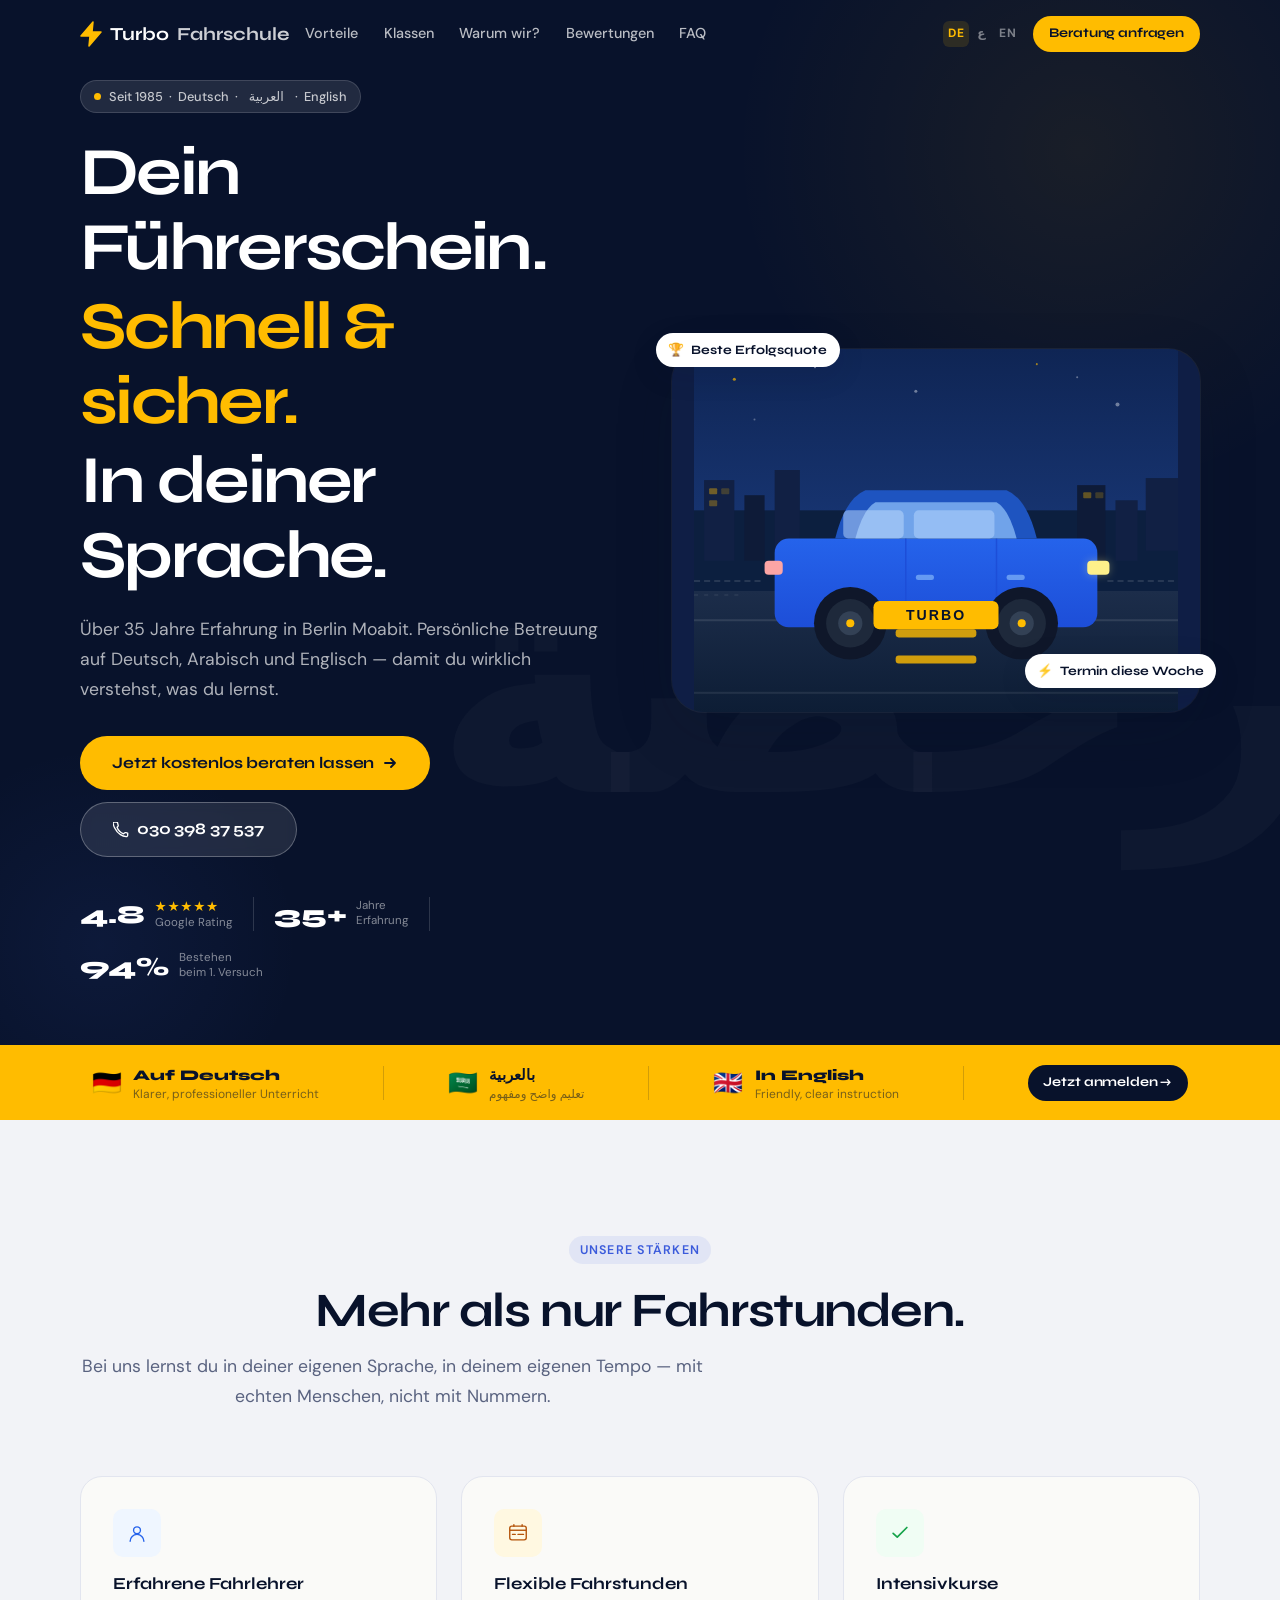
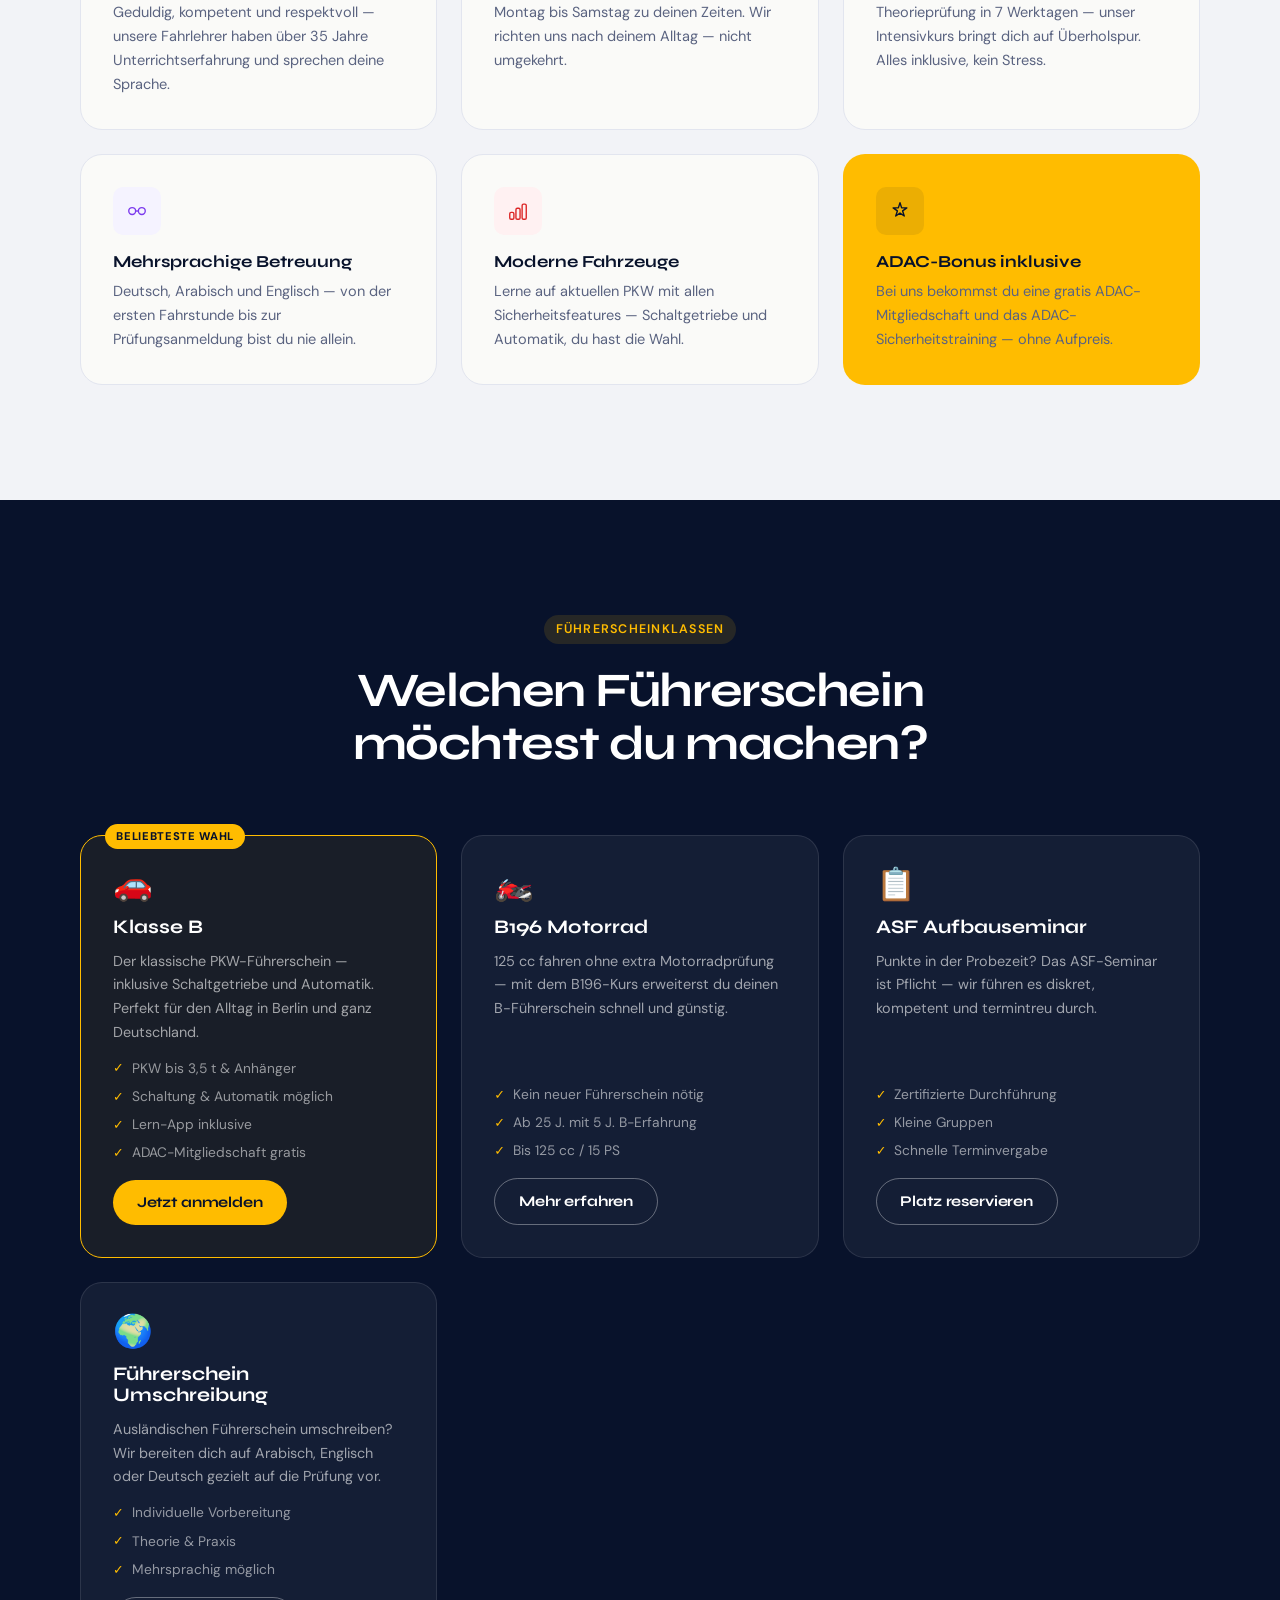
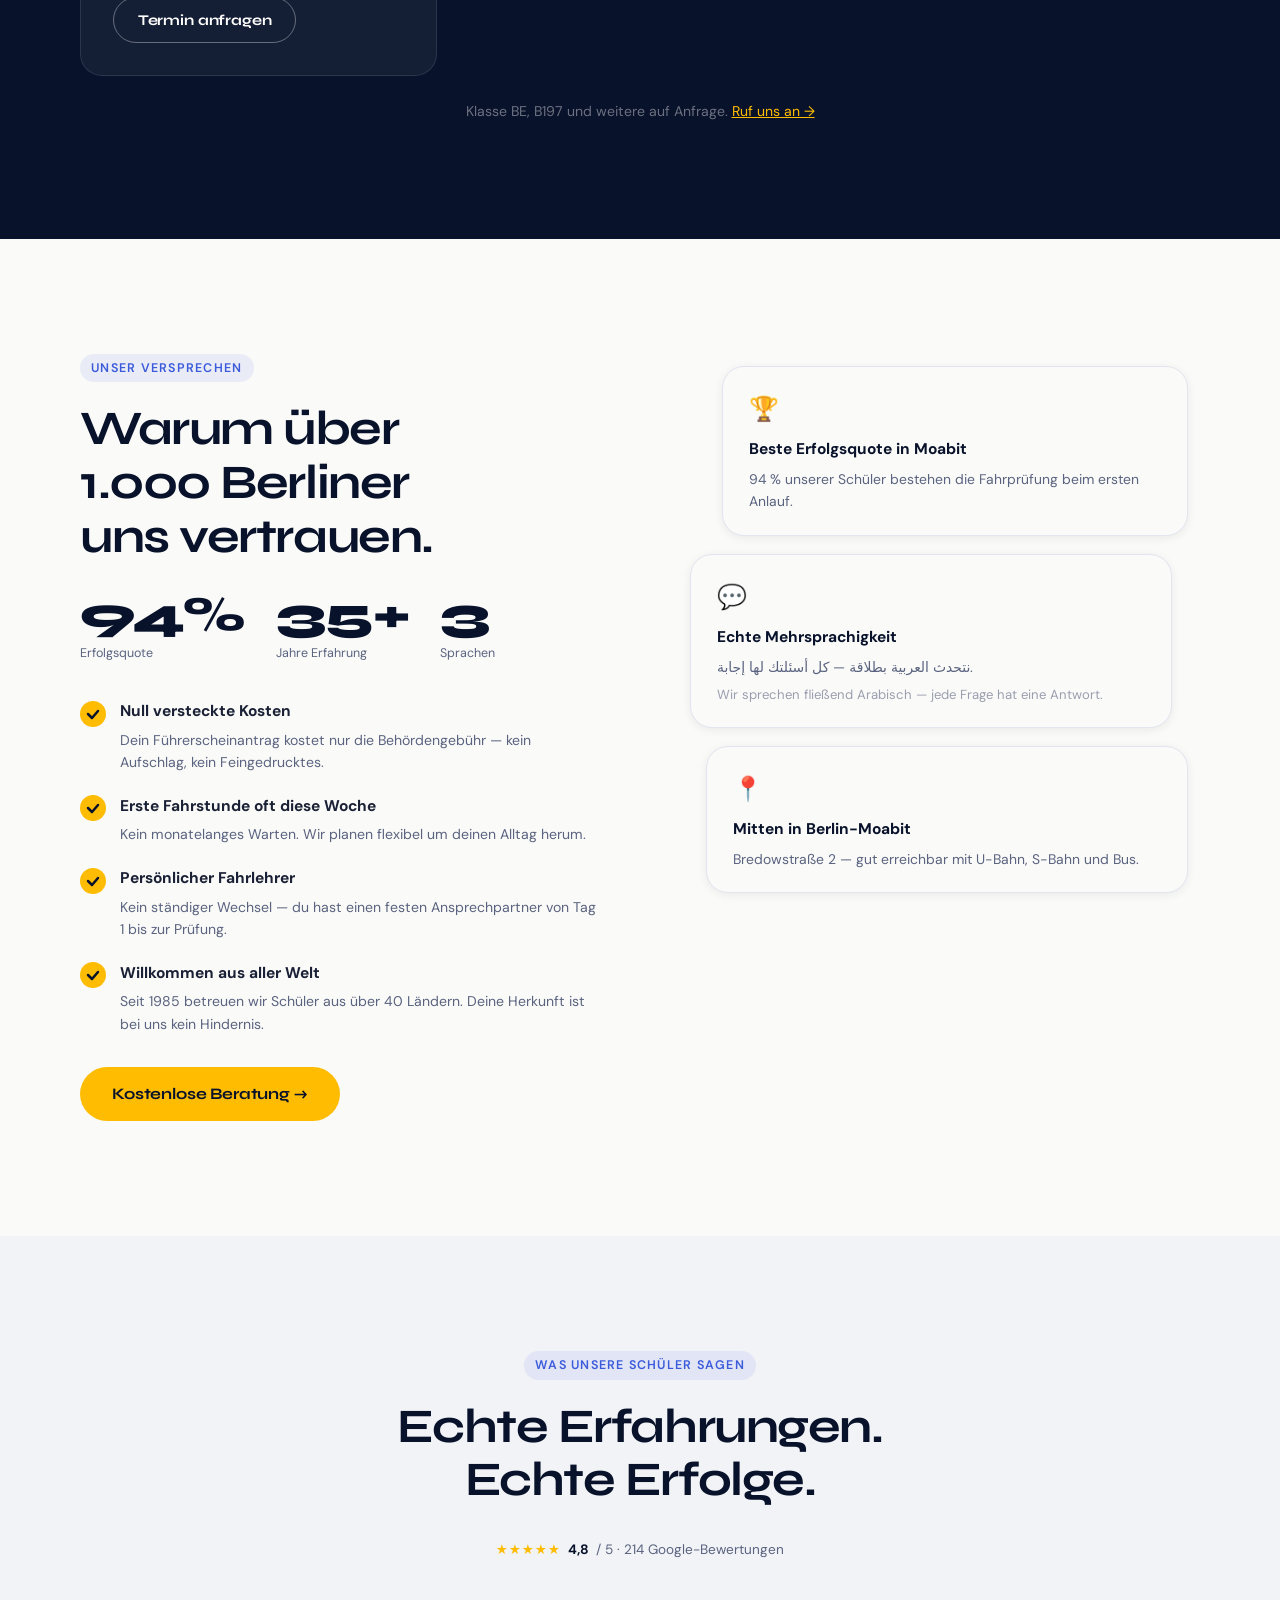
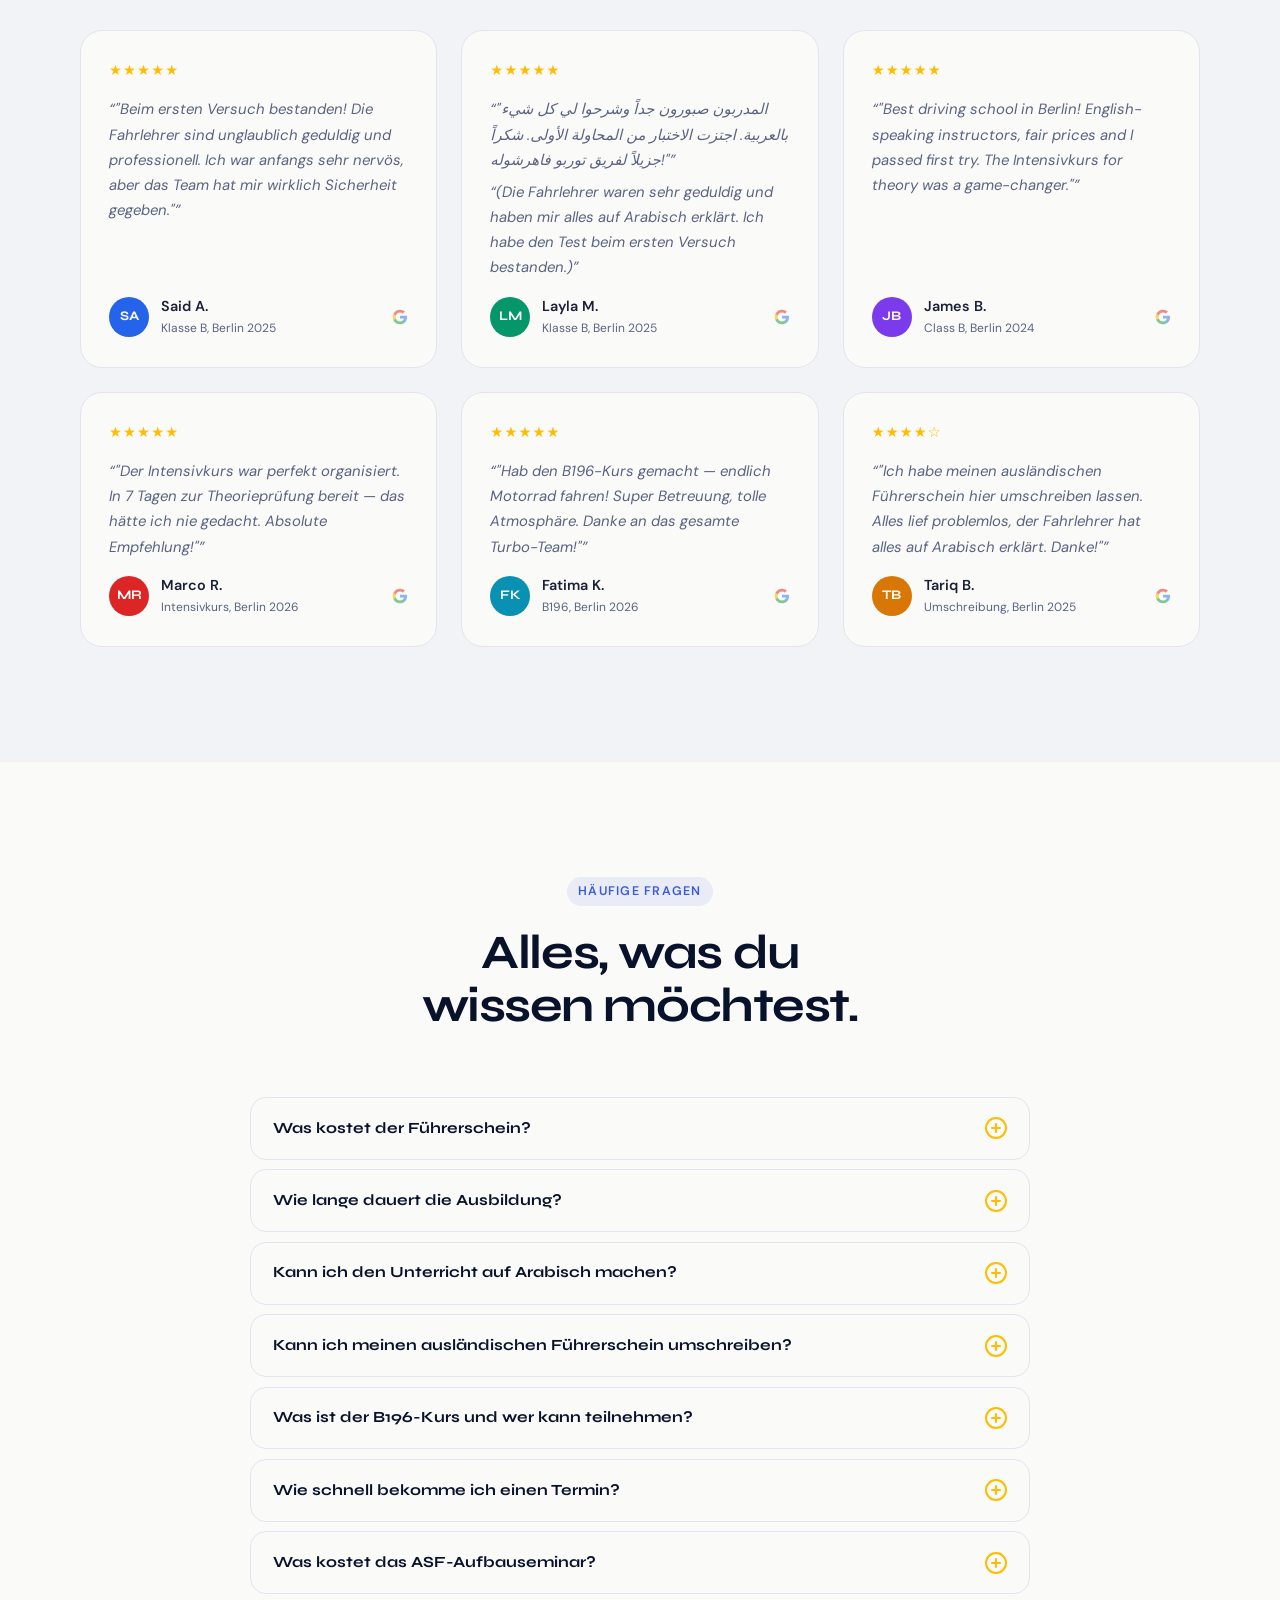
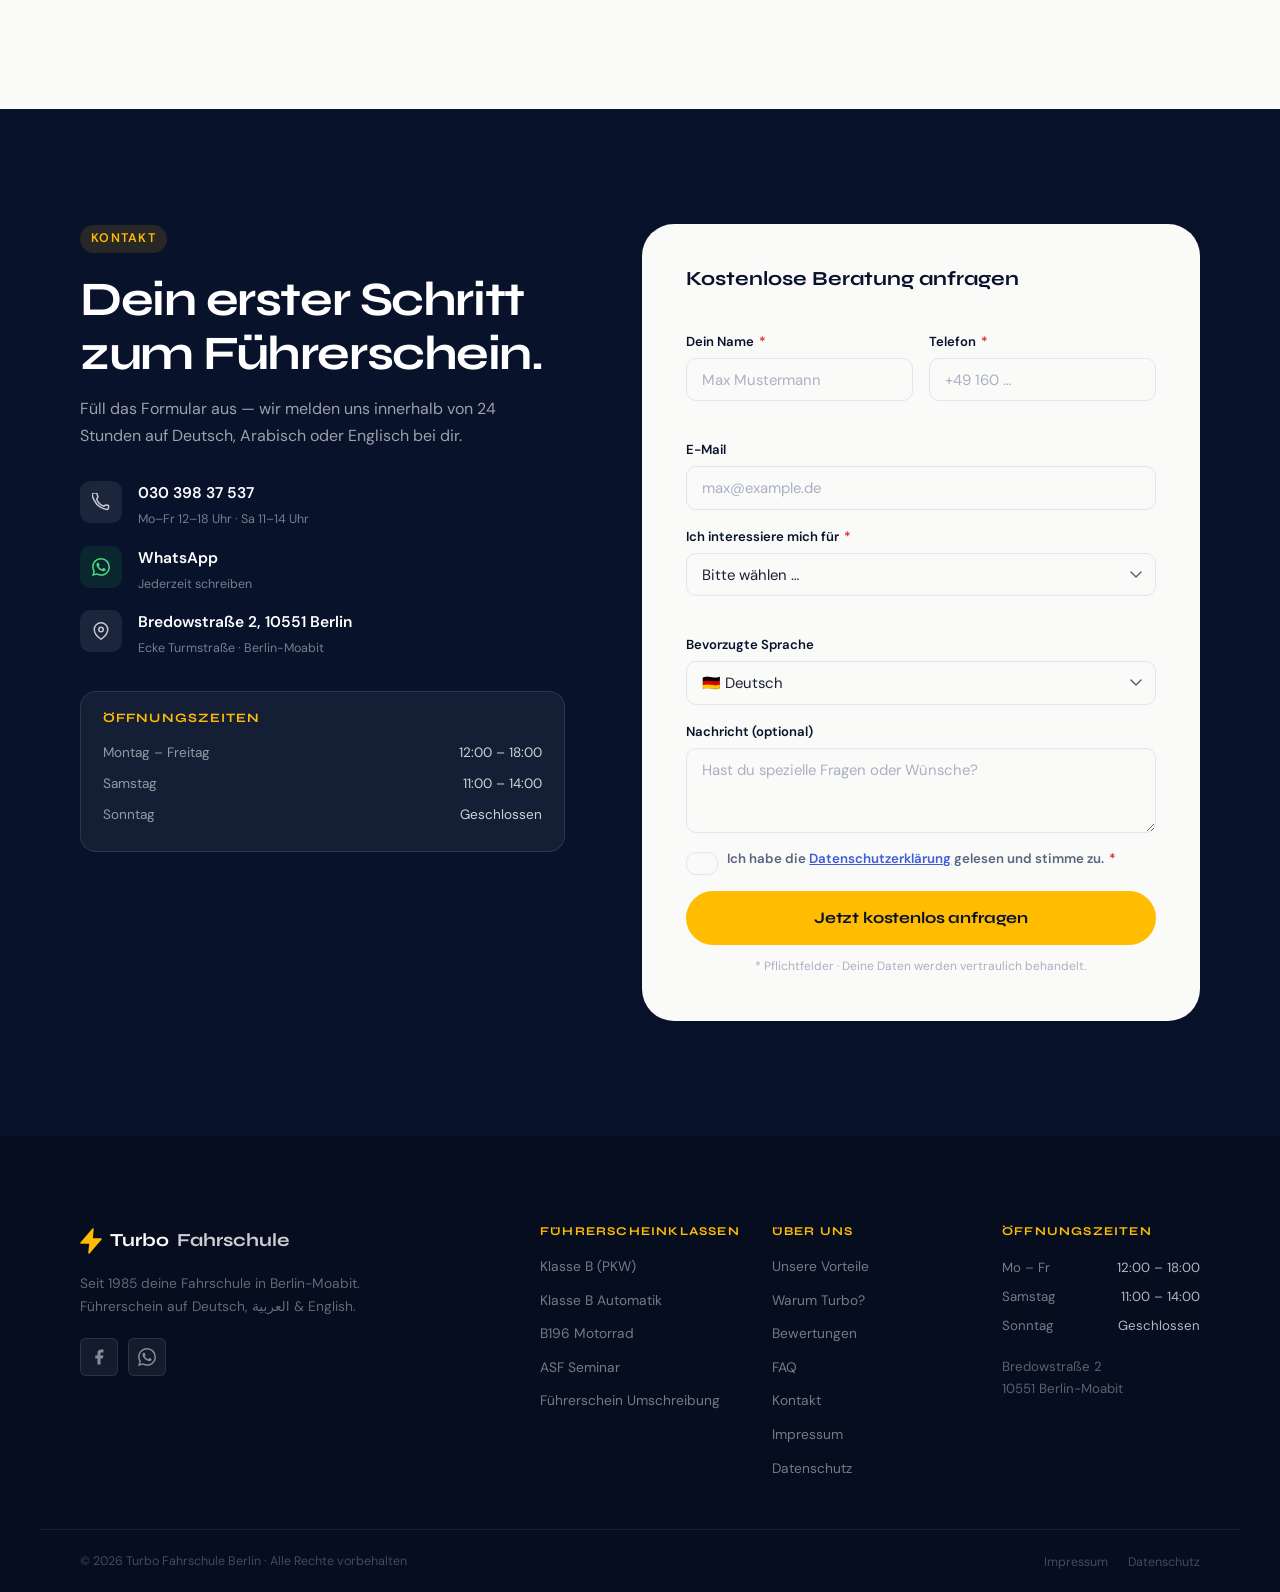
==== commit acaf2180: "Footermenü Update" ====
--- a/index.html
+++ b/index.html
@@ -848,7 +848,7 @@
 
           <div class="field field--check">
             <input type="checkbox" id="f-dsgvo" name="dsgvo" required />
-            <label for="f-dsgvo">Ich habe die <a href="#" class="form-link">Datenschutzerklärung</a> gelesen und stimme zu. <span aria-hidden="true">*</span></label>
+            <label for="f-dsgvo">Ich habe die <a href="datenschutz.html" class="form-link" target="_blank">Datenschutzerklärung</a> gelesen und stimme zu. <span aria-hidden="true">*</span></label>
             <span class="field-err" role="alert" aria-live="polite"></span>
           </div>
 
@@ -921,6 +921,8 @@
           <li><a href="#reviews">Bewertungen</a></li>
           <li><a href="#faq">FAQ</a></li>
           <li><a href="#kontakt">Kontakt</a></li>
+          <li><a href="impressum.html">Impressum</a></li>
+          <li><a href="datenschutz.html">Datenschutz</a></li>
         </ul>
       </div>
       <div class="fn-col">
@@ -943,9 +945,8 @@
     <div class="wrap footer-bottom-inner">
       <p>© 2026 Turbo Fahrschule Berlin · Alle Rechte vorbehalten</p>
       <ul class="legal-links">
-        <li><a href="#">Impressum</a></li>
-        <li><a href="#">Datenschutz</a></li>
-        <li><a href="#">AGB</a></li>
+        <li><a href="impressum.html">Impressum</a></li>
+        <li><a href="datenschutz.html">Datenschutz</a></li>
       </ul>
     </div>
   </div>
--- a/style.css
+++ b/style.css
@@ -5,6 +5,7 @@
 
 /* ─── RESET ─────────────────────────────────── */
 *, *::before, *::after { box-sizing: border-box; margin: 0; padding: 0; }
+[hidden] { display: none !important; }
 html { font-size: 16px; scroll-behavior: smooth; -webkit-text-size-adjust: 100%; }
 body { font-family: 'DM Sans', system-ui, sans-serif; color: #1a2035; background: #fff; line-height: 1.65; overflow-x: hidden; }
 img, svg { display: block; max-width: 100%; }
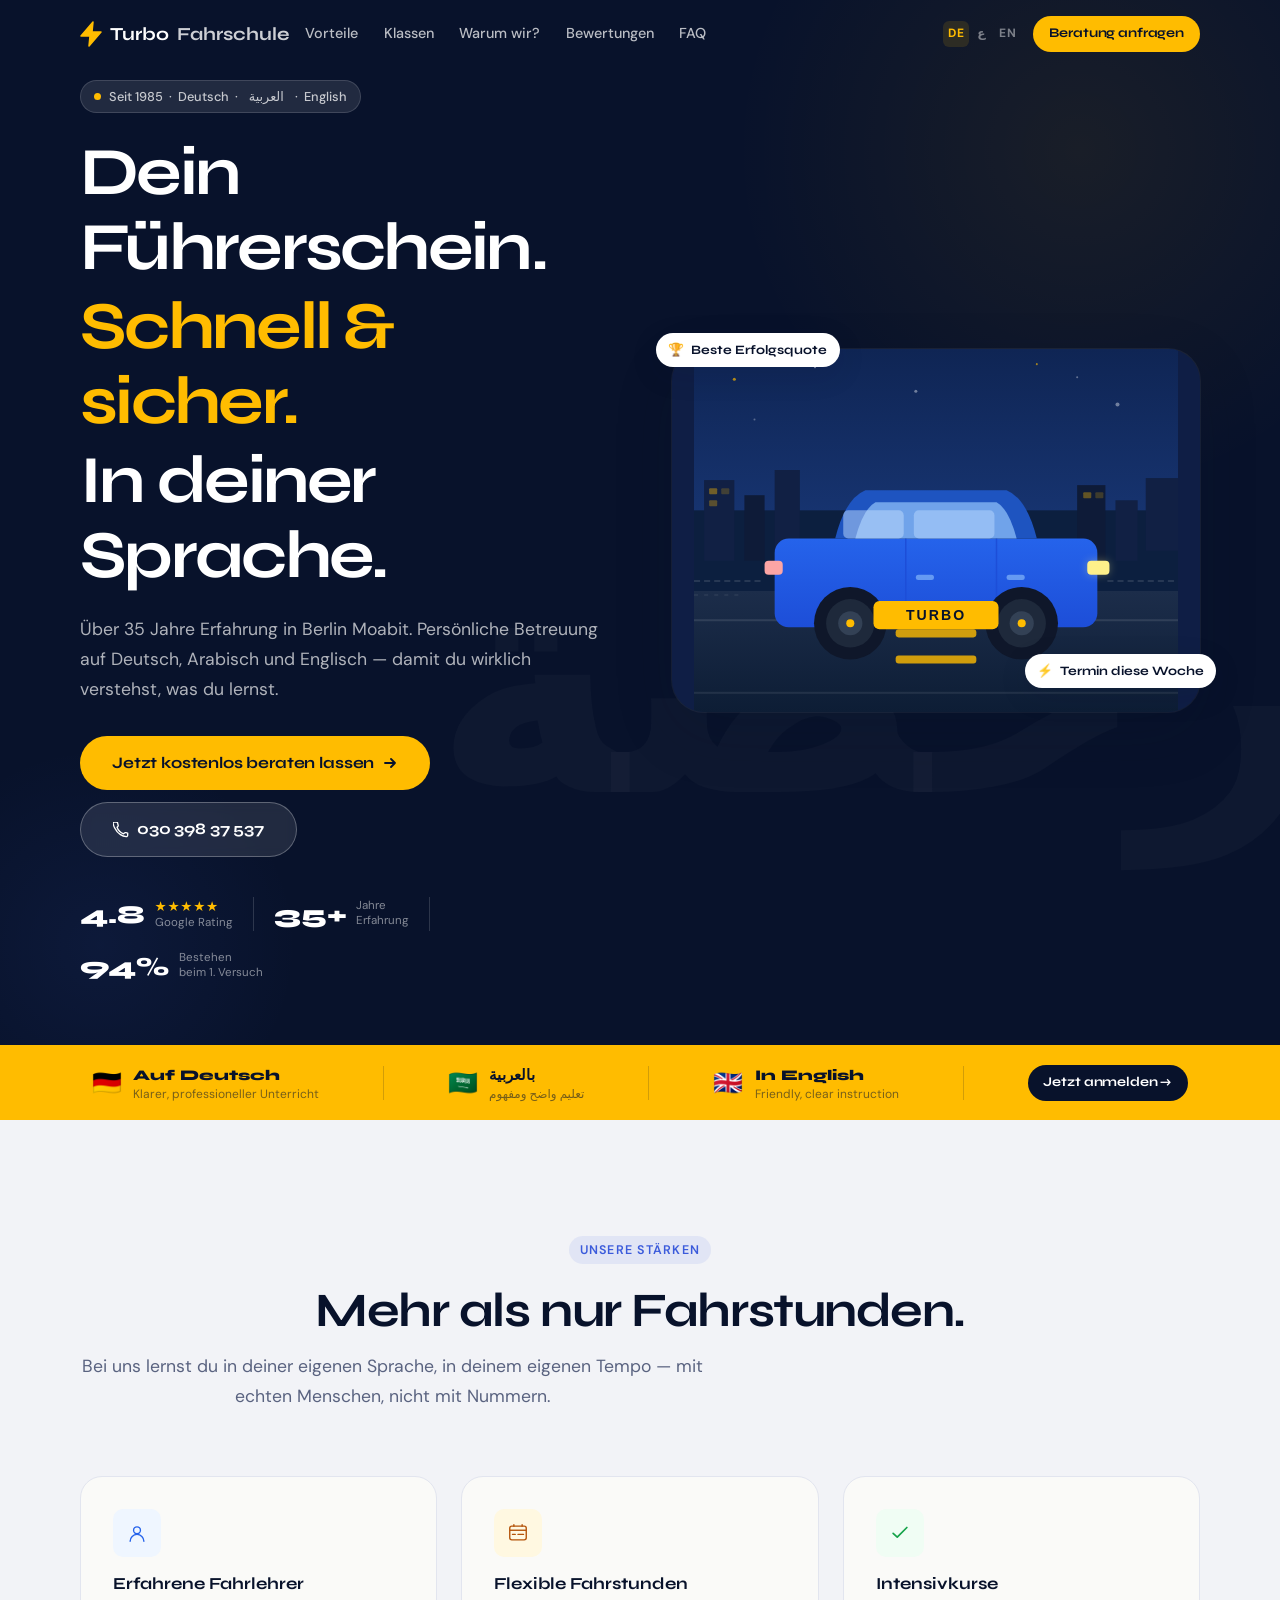
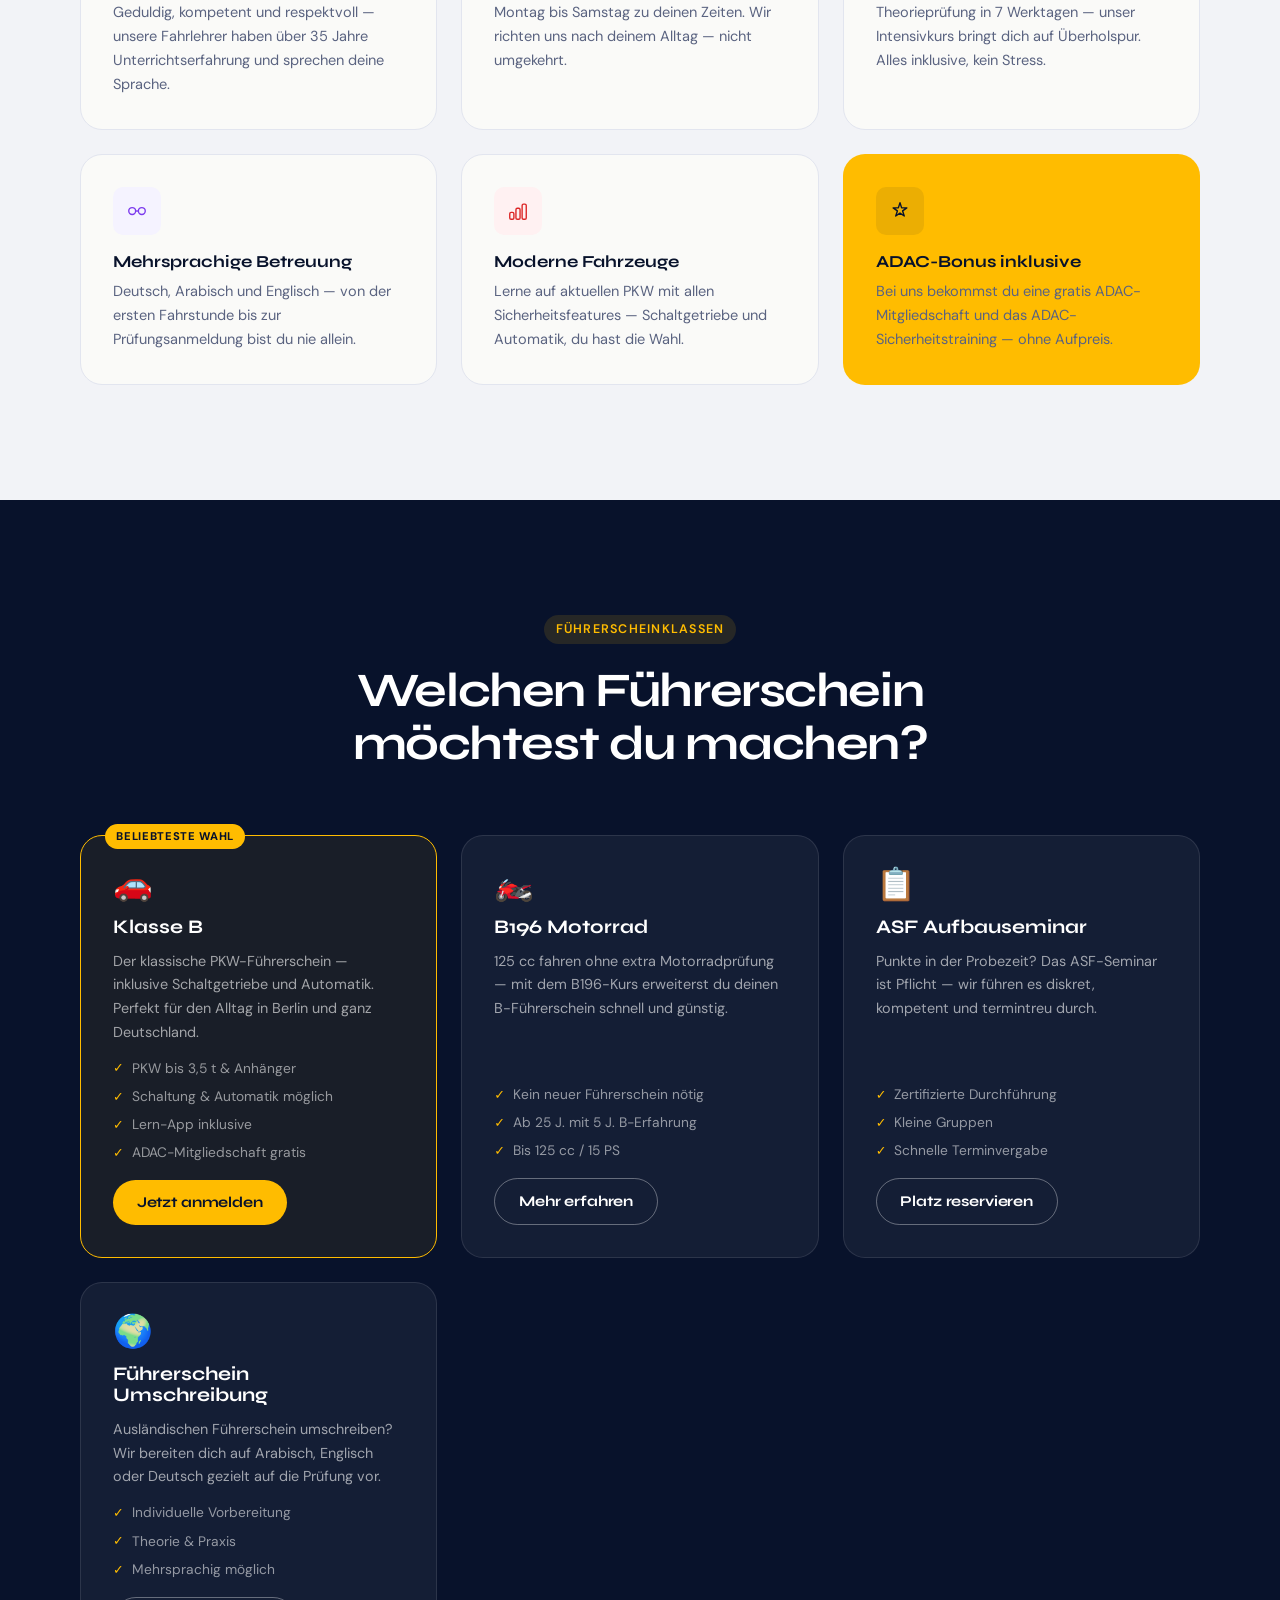
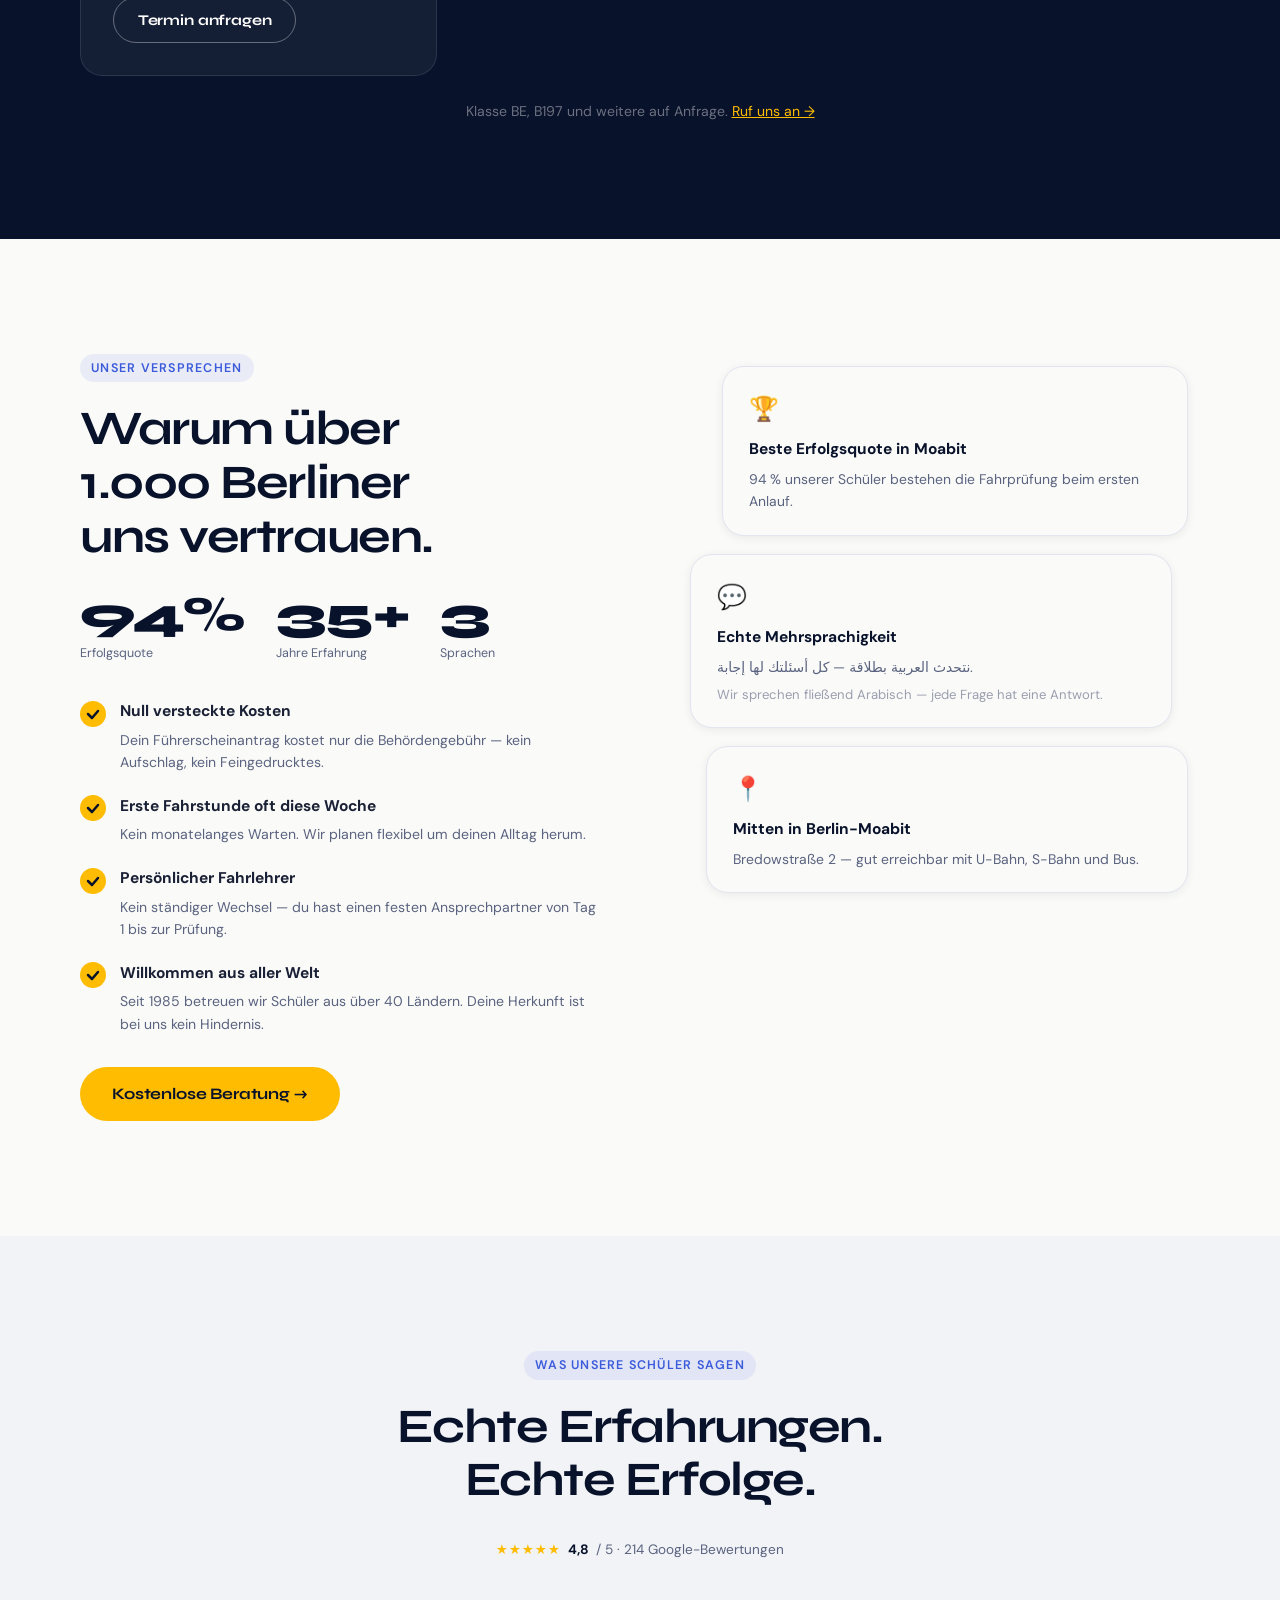
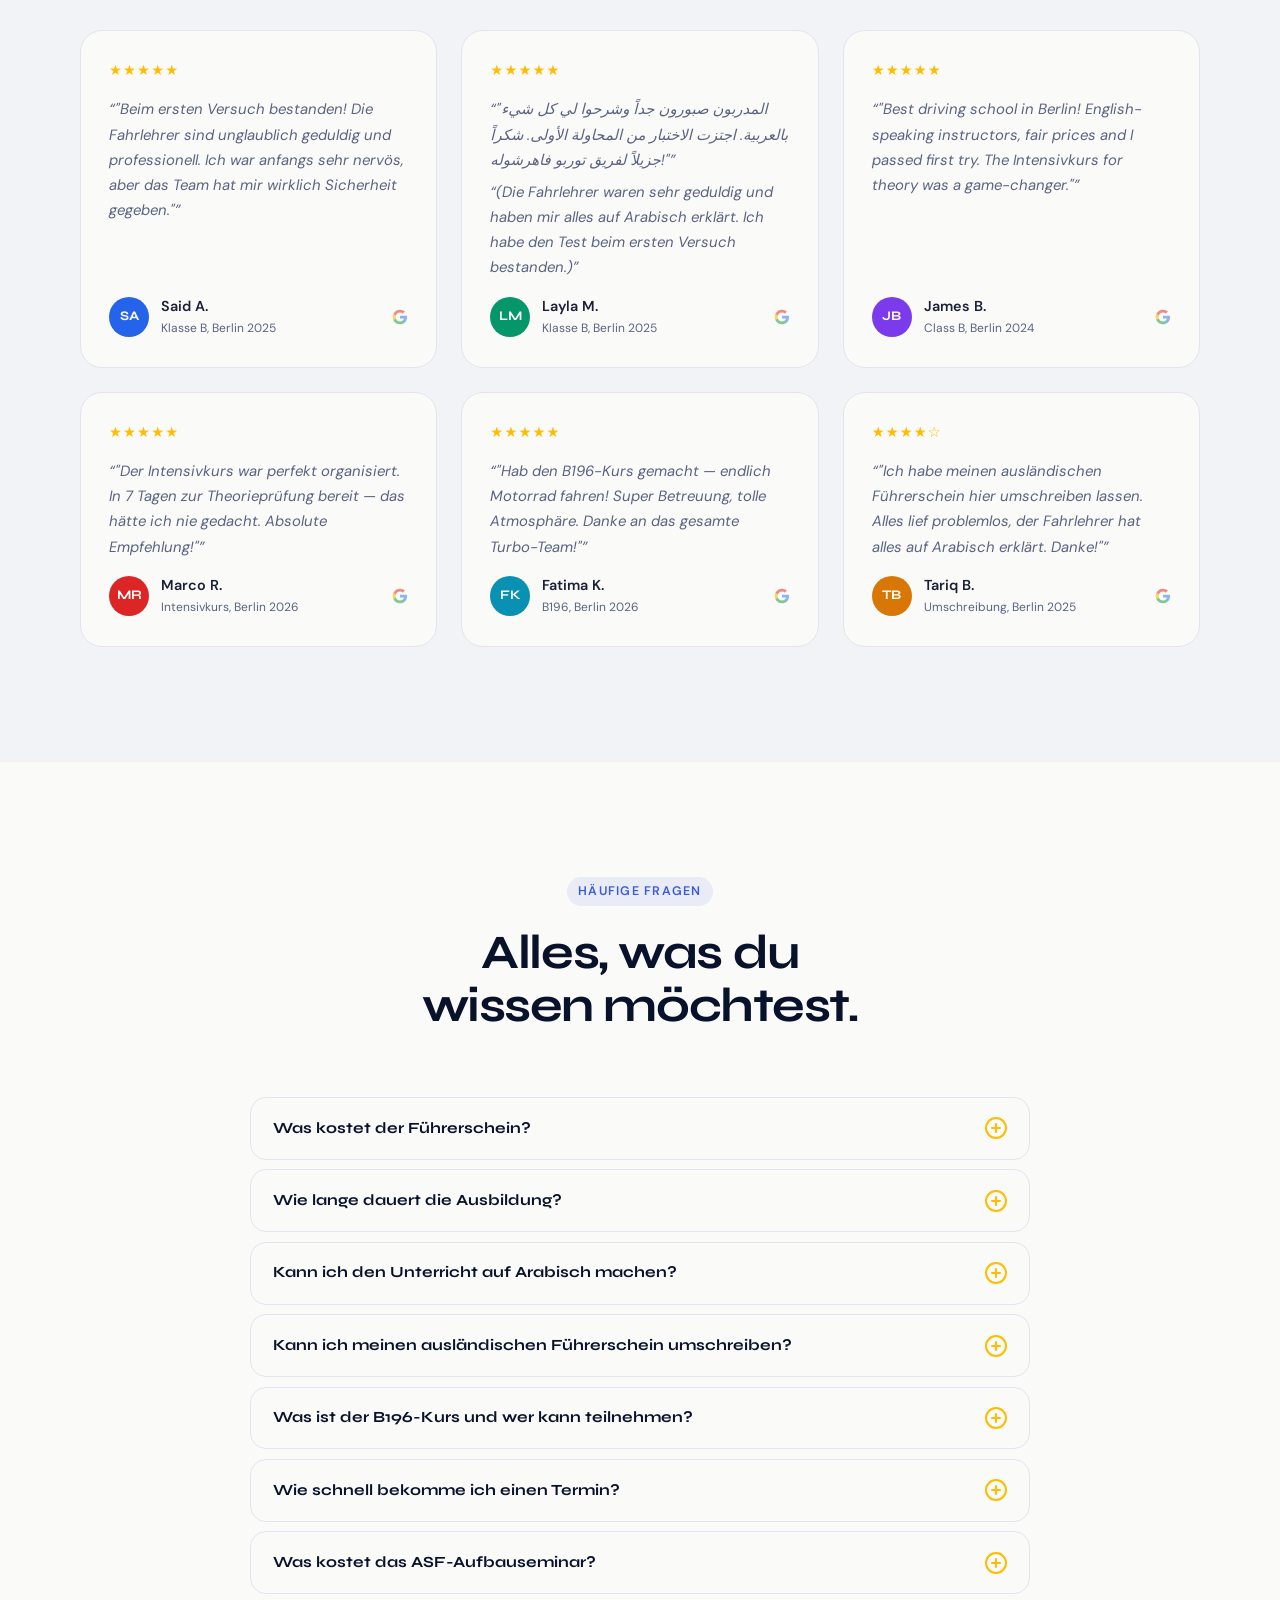
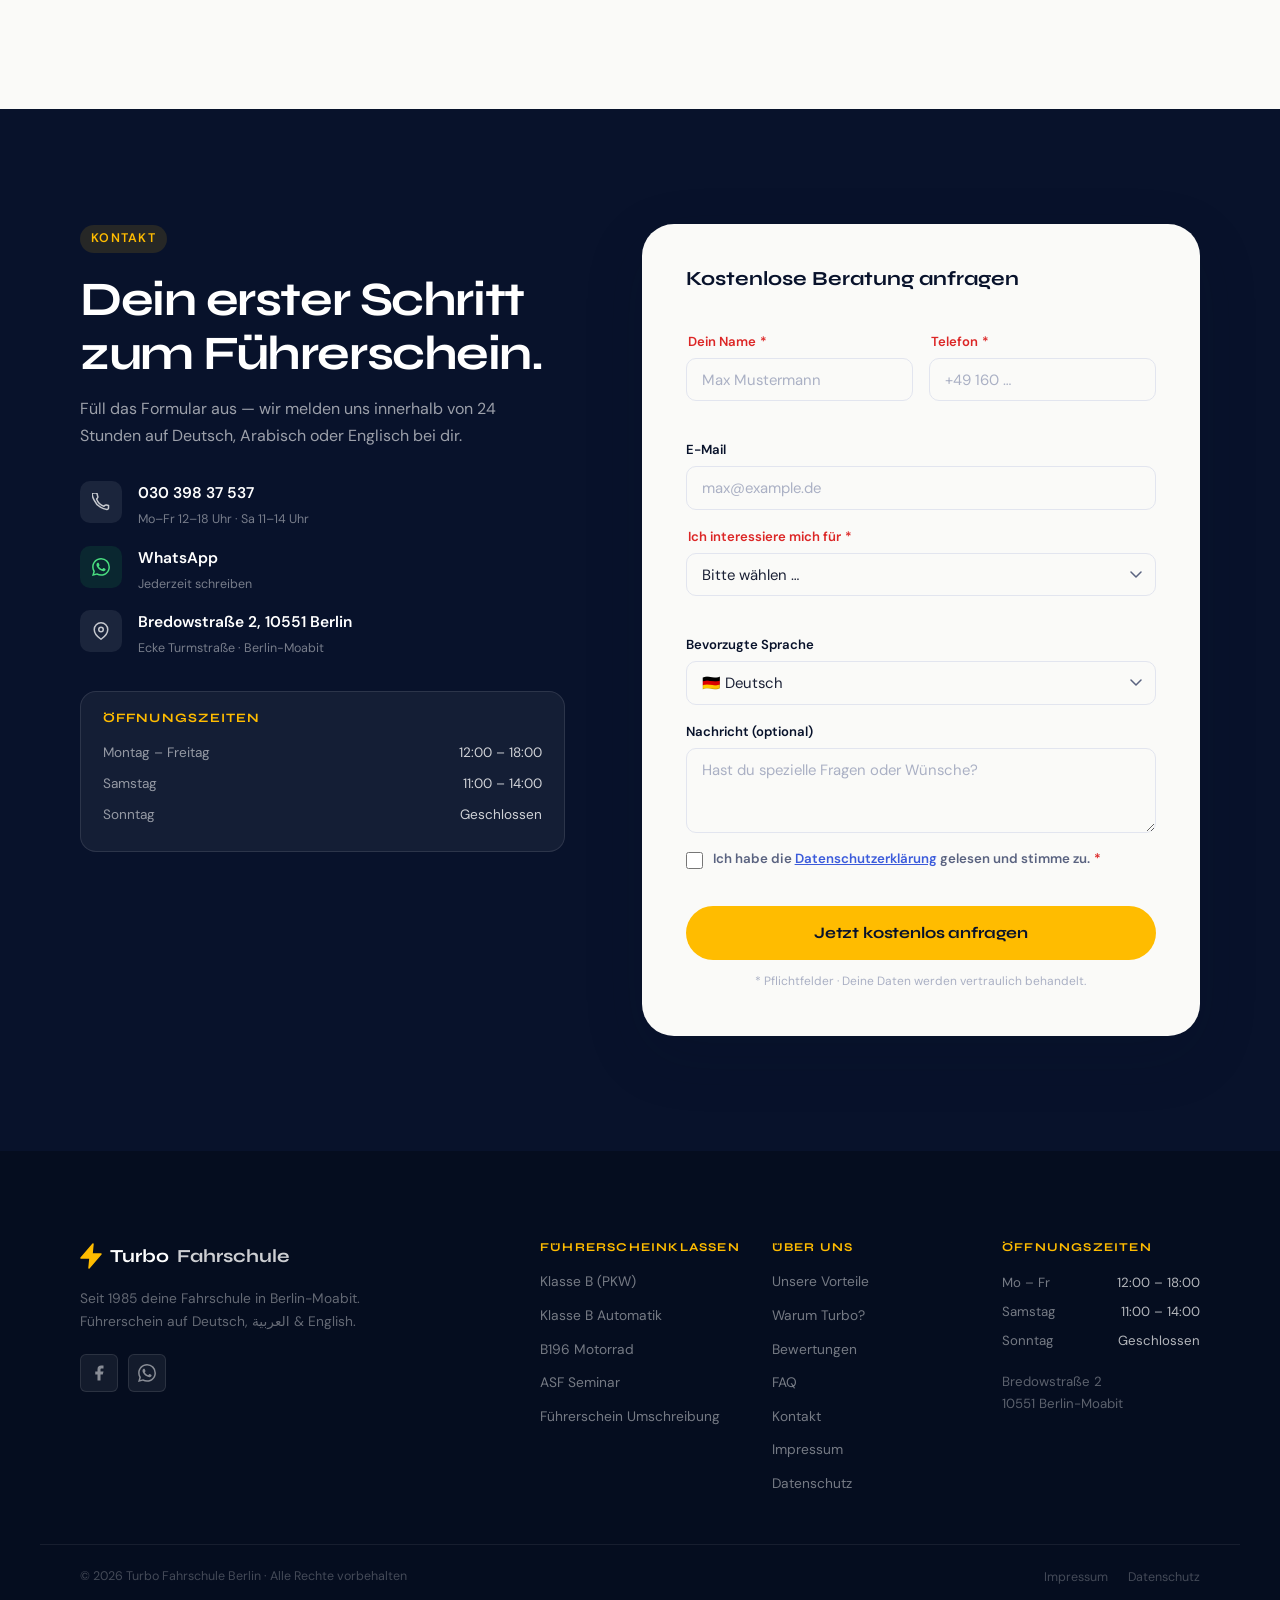
==== commit bdd03e64: "Bug Fixes + Language" ====
--- a/index.html
+++ b/index.html
@@ -48,11 +48,11 @@
     </a>
 
     <nav class="primary-nav" id="primaryNav" aria-label="Hauptnavigation">
-      <a href="#vorteile"    class="nav-a">Vorteile</a>
-      <a href="#klassen"     class="nav-a">Klassen</a>
-      <a href="#warum"       class="nav-a">Warum wir?</a>
-      <a href="#reviews"     class="nav-a">Bewertungen</a>
-      <a href="#faq"         class="nav-a">FAQ</a>
+      <a href="#vorteile"    class="nav-a" data-i18n="navVorteile">Vorteile</a>
+      <a href="#klassen"     class="nav-a" data-i18n="navKlassen">Klassen</a>
+      <a href="#warum"       class="nav-a" data-i18n="navWarum">Warum wir?</a>
+      <a href="#reviews"     class="nav-a" data-i18n="navBewertungen">Bewertungen</a>
+      <a href="#faq"         class="nav-a" data-i18n="navFaq">FAQ</a>
     </nav>
 
     <div class="hdr-actions">
@@ -63,7 +63,7 @@
         <button class="lang-btn" data-lang="en" aria-pressed="false">EN</button>
       </div>
 
-      <a href="#kontakt" class="btn btn-amber btn-sm hdr-cta">Beratung anfragen</a>
+      <a href="#kontakt" class="btn btn-amber btn-sm hdr-cta" data-i18n="hdrCta">Beratung anfragen</a>
 
       <button class="burger" id="burgerBtn" aria-label="Menü öffnen" aria-expanded="false" aria-controls="primaryNav">
         <span></span><span></span><span></span>
@@ -791,28 +791,28 @@
       <!-- Right: form -->
       <div class="kontakt-form-wrap" data-reveal="left">
         <form class="kontakt-form" id="kontaktForm" novalidate autocomplete="on">
-          <h3 class="form-title">Kostenlose Beratung anfragen</h3>
+          <h3 class="form-title" data-i18n="formTitle">Kostenlose Beratung anfragen</h3>
 
           <div class="form-row form-row--2">
             <div class="field">
-              <label for="f-name">Dein Name <span aria-hidden="true">*</span></label>
-              <input type="text" id="f-name" name="name" placeholder="Max Mustermann" required autocomplete="name" />
+              <label for="f-name"><span data-i18n="labelName">Dein Name</span> <span aria-hidden="true">*</span></label>
+              <input type="text" id="f-name" name="name" placeholder="Max Mustermann" required autocomplete="name" data-i18n-placeholder="placeholderName" />
               <span class="field-err" role="alert" aria-live="polite"></span>
             </div>
             <div class="field">
-              <label for="f-phone">Telefon <span aria-hidden="true">*</span></label>
-              <input type="tel" id="f-phone" name="phone" placeholder="+49 160 …" required autocomplete="tel" />
+              <label for="f-phone"><span data-i18n="labelPhone">Telefon</span> <span aria-hidden="true">*</span></label>
+              <input type="tel" id="f-phone" name="phone" placeholder="+49 160 …" required autocomplete="tel" data-i18n-placeholder="placeholderPhone" />
               <span class="field-err" role="alert" aria-live="polite"></span>
             </div>
           </div>
 
           <div class="field">
-            <label for="f-email">E-Mail</label>
-            <input type="email" id="f-email" name="email" placeholder="max@example.de" autocomplete="email" />
+            <label for="f-email" data-i18n="labelEmail">E-Mail</label>
+            <input type="email" id="f-email" name="email" placeholder="max@example.de" autocomplete="email" data-i18n-placeholder="placeholderEmail" />
           </div>
 
           <div class="field">
-            <label for="f-interest">Ich interessiere mich für <span aria-hidden="true">*</span></label>
+            <label for="f-interest"><span data-i18n="labelInterest">Ich interessiere mich für</span> <span aria-hidden="true">*</span></label>
             <div class="select-wrap">
               <select id="f-interest" name="interest" required>
                 <option value="" disabled selected>Bitte wählen …</option>
@@ -830,7 +830,7 @@
           </div>
 
           <div class="field">
-            <label for="f-lang">Bevorzugte Sprache</label>
+            <label for="f-lang" data-i18n="labelLang">Bevorzugte Sprache</label>
             <div class="select-wrap">
               <select id="f-lang" name="lang">
                 <option value="de">🇩🇪 Deutsch</option>
@@ -842,30 +842,32 @@
           </div>
 
           <div class="field">
-            <label for="f-msg">Nachricht (optional)</label>
-            <textarea id="f-msg" name="message" rows="3" placeholder="Hast du spezielle Fragen oder Wünsche?"></textarea>
+            <label for="f-msg" data-i18n="labelMsg">Nachricht (optional)</label>
+            <textarea id="f-msg" name="message" rows="3" placeholder="Hast du spezielle Fragen oder Wünsche?" data-i18n-placeholder="placeholderMsg"></textarea>
           </div>
 
           <div class="field field--check">
-            <input type="checkbox" id="f-dsgvo" name="dsgvo" required />
-            <label for="f-dsgvo">Ich habe die <a href="datenschutz.html" class="form-link" target="_blank">Datenschutzerklärung</a> gelesen und stimme zu. <span aria-hidden="true">*</span></label>
+            <div class="check-row">
+              <input type="checkbox" id="f-dsgvo" name="dsgvo" required />
+              <label for="f-dsgvo" data-i18n-html="dsgvoText">Ich habe die <a href="datenschutz.html" class="form-link" target="_blank">Datenschutzerklärung</a> gelesen und stimme zu. <span aria-hidden="true">*</span></label>
+            </div>
             <span class="field-err" role="alert" aria-live="polite"></span>
           </div>
 
           <button type="submit" class="btn btn-amber btn-lg btn-full" id="submitBtn">
-            <span class="btn-label">Jetzt kostenlos anfragen</span>
+            <span class="btn-label" data-i18n="submitBtn">Jetzt kostenlos anfragen</span>
             <span class="btn-spinner" aria-hidden="true" hidden>
               <svg class="spinner" viewBox="0 0 24 24" fill="none"><circle cx="12" cy="12" r="10" stroke="currentColor" stroke-width="3" opacity=".25"/><path d="M12 2a10 10 0 0110 10" stroke="currentColor" stroke-width="3" stroke-linecap="round"/></svg>
             </span>
           </button>
 
-          <p class="form-hint">* Pflichtfelder · Deine Daten werden vertraulich behandelt.</p>
+          <p class="form-hint" data-i18n="formHint">* Pflichtfelder · Deine Daten werden vertraulich behandelt.</p>
 
           <div class="form-success" id="formSuccess" hidden role="alert" aria-live="polite">
             <svg viewBox="0 0 24 24" fill="none" aria-hidden="true"><circle cx="12" cy="12" r="10" fill="#dcfce7" stroke="#16a34a" stroke-width="1.5"/><path d="M8 12l3 3 5-5" stroke="#16a34a" stroke-width="2" stroke-linecap="round" stroke-linejoin="round"/></svg>
             <div>
-              <strong>Anfrage gesendet!</strong>
-              <p>Wir melden uns innerhalb von 24 Stunden bei dir — auf Deutsch, Arabisch oder Englisch.</p>
+              <strong data-i18n="successTitle">Anfrage gesendet!</strong>
+              <p data-i18n="successMsg">Wir melden uns innerhalb von 24 Stunden bei dir — auf Deutsch, Arabisch oder Englisch.</p>
             </div>
           </div>
 
--- a/style.css
+++ b/style.css
@@ -791,7 +791,7 @@
 .field label { font-size: .82rem; font-weight: 600; color: var(--navy); }
 .field label span { color: #dc2626; margin-inline-start: .1rem; }
 
-.field input,
+.field input:not([type="checkbox"]),
 .field textarea {
   width: 100%;
   padding: .72em 1em;
@@ -843,15 +843,28 @@
   color: var(--muted);
 }
 
-.field--check { flex-direction: row; align-items: flex-start; gap: .6rem; }
-.field--check input[type="checkbox"] {
+/* DSGVO-Checkbox: Fehlerspan erscheint unterhalb der Checkbox+Label-Zeile */
+.field--check { flex-direction: column; }
+.check-row {
+  display: flex;
+  flex-direction: row;
+  align-items: flex-start;
+  gap: .6rem;
+}
+.check-row input[type="checkbox"] {
   width: 17px; height: 17px;
   accent-color: var(--amber);
   flex-shrink: 0;
   margin-top: .18rem;
   cursor: pointer;
 }
-.field--check label { font-size: .83rem; color: var(--muted); cursor: pointer; line-height: 1.5; }
+/* Fehlerrahmen wenn Checkbox nicht angehakt */
+.check-row input[type="checkbox"].has-error {
+  outline: 2px solid #dc2626;
+  outline-offset: 2px;
+  border-radius: 2px;
+}
+.check-row label { font-size: .83rem; color: var(--muted); cursor: pointer; line-height: 1.5; }
 .form-link { color: #3b5bdb; text-decoration: underline; }
 
 .field-err { font-size: .76rem; color: #dc2626; min-height: 1rem; }
